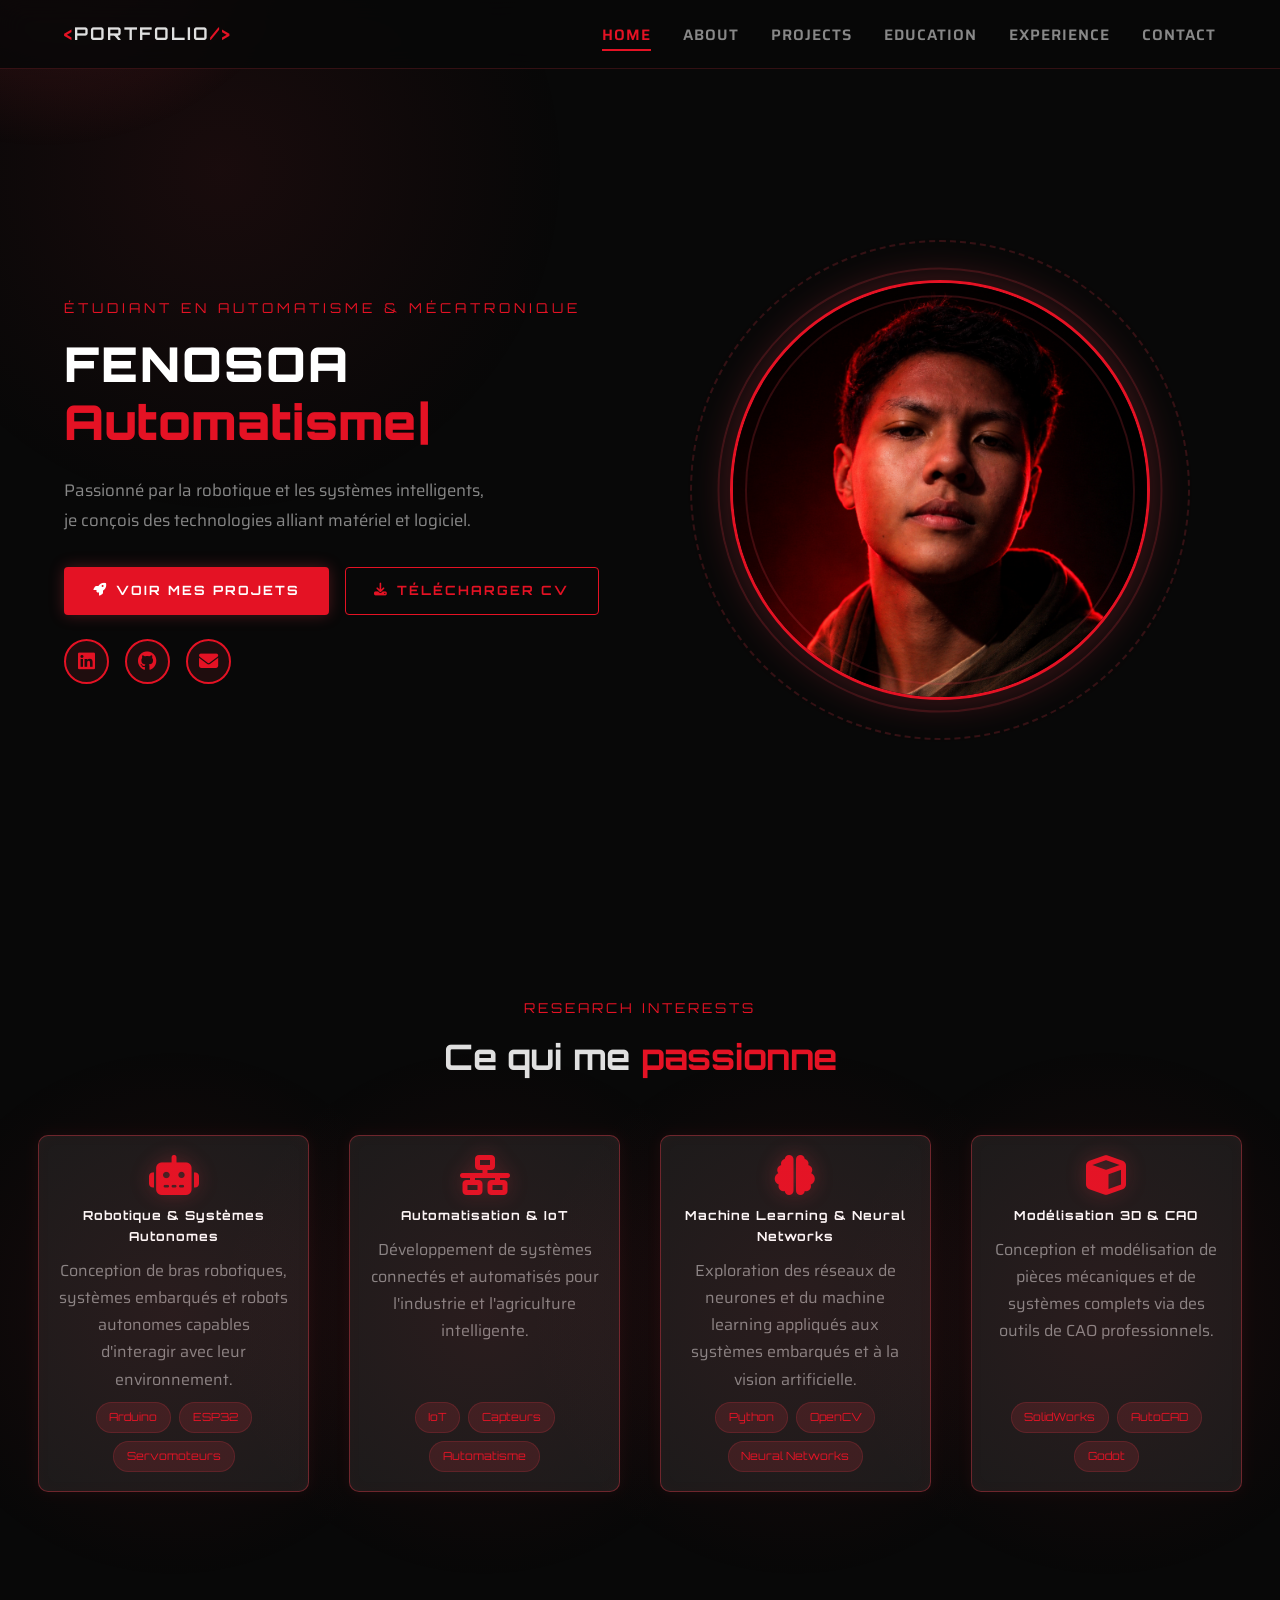
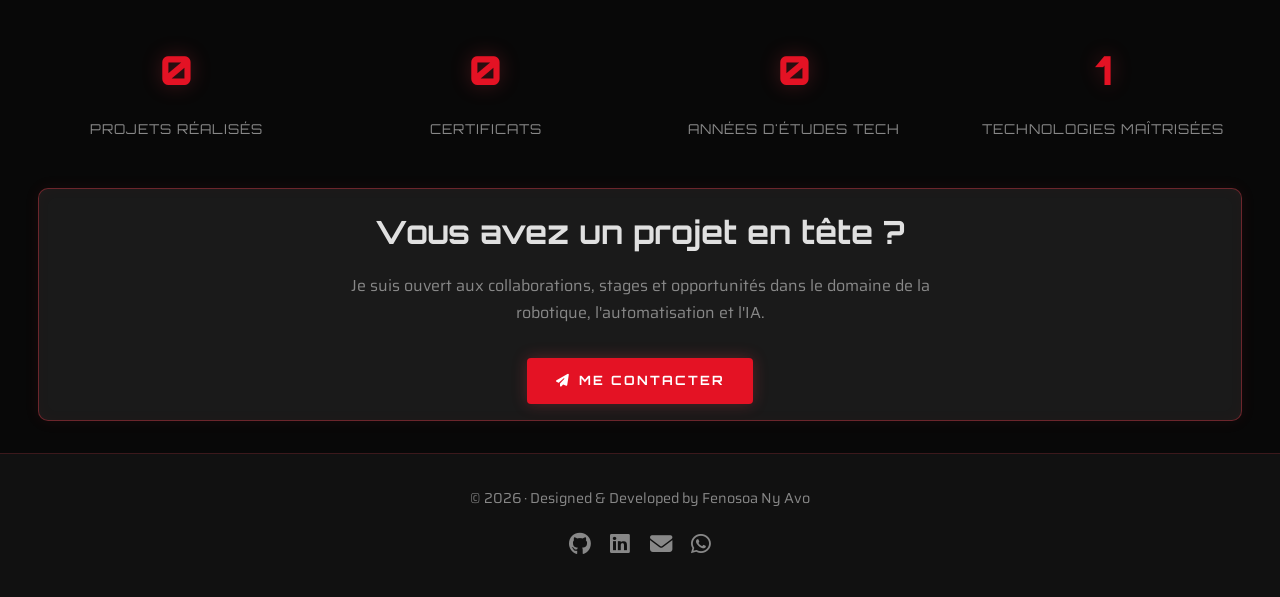
==== index.html @ bbb117fe "first commit" ====
<!DOCTYPE html>
<html lang="fr">
<head>
  <meta charset="UTF-8" />
  <meta name="viewport" content="width=device-width, initial-scale=1.0" />
  <title>Fenosoa Ny Avo | Portfolio</title>
  <link href="https://fonts.googleapis.com/css2?family=Orbitron:wght@400;700;900&family=Saira:wght@300;400;600;700&display=swap" rel="stylesheet" />
  <link rel="stylesheet" href="https://cdnjs.cloudflare.com/ajax/libs/font-awesome/6.5.0/css/all.min.css" />
  <link rel="stylesheet" href="css/style.css" />
</head>
<body>

  <!-- ========== NAVBAR ========== -->
  <nav class="navbar" id="navbar">
    <div class="nav-logo">
      <span class="logo-bracket">&lt;</span>PORTFOLIO<span class="logo-bracket">/&gt;</span>
    </div>
    <ul class="nav-links" id="nav-links">
      <li><a href="index.html" class="active">Home</a></li>
      <li><a href="about.html">About</a></li>
      <li><a href="projects.html">Projects</a></li>
      <li><a href="education.html">Education</a></li>
      <li><a href="experience.html">Experience</a></li>
      <li><a href="contact.html">Contact</a></li>
    </ul>
    <div class="hamburger" id="hamburger">
      <span></span>
      <span></span>
      <span></span>
    </div>
  </nav>

  <!-- ========== HERO ========== -->
  <section class="hero" id="home">
    <div class="hero-content">
      <p class="hero-subtitle">Étudiant en Automatisme & Mécatronique</p>
      <h1 class="hero-title">
        <span class="hero-name">FENOSOA</span>
        <span class="typed-text" id="typed"><span class="cursor">|</span></span>
      </h1>
      <p class="hero-desc">
        Passionné par la robotique et les systèmes intelligents,</br>je conçois des technologies alliant matériel et logiciel.
      </p>
      <div class="hero-buttons">
        <a href="projects.html" class="btn btn-primary">
          <i class="fas fa-rocket"></i> Voir mes projets
        </a>
        <a href="assets/cv/cv.pdf" class="btn btn-outline" download>
          <i class="fas fa-download"></i> Télécharger CV
        </a>
      </div>
      <div class="hero-socials">
        <a href="https://linkedin.com/in/fenosoa-ny-avo-randriamampionona-79b3913aa" target="_blank">
          <i class="fab fa-linkedin"></i>
        </a>
        <a href="https://github.com/Fenosoa-R" target="_blank">
          <i class="fab fa-github"></i>
        </a>
        <a href="mailto:fenosoaa.randria@gmail.com">
          <i class="fas fa-envelope"></i>
        </a>
      </div>
    </div>
    <div class="hero-photo">
      <div class="photo-ring">
        <div class="photo-ring-inner">
          <img src="assets/img/e.png" alt="Fenosoa Ny Avo" />
        </div>
        <div class="ring-decoration r1"></div>
        <div class="ring-decoration r2"></div>
        <div class="ring-decoration r3"></div>
      </div>
    </div>
  </section>

  <!-- ========== RESEARCH INTERESTS ========== -->
  <section class="interests" id="interests">
    <div class="container">
      <p class="interests-label">Research Interests</p>
      <h2 class="interests-title">Ce qui me <span class="red">passionne</span></h2>
      <div class="interests-grid">

        <div class="interest-card fade-in">
          <div class="interest-icon">
            <i class="fas fa-robot"></i>
          </div>
          <h3>Robotique & Systèmes Autonomes</h3>
          <p>Conception de bras robotiques, systèmes embarqués et robots autonomes capables d'interagir avec leur environnement.</p>
          <div class="interest-tags">
            <span>Arduino</span><span>ESP32</span><span>Servomoteurs</span>
          </div>
        </div>

        <div class="interest-card fade-in">
          <div class="interest-icon">
            <i class="fas fa-network-wired"></i>
          </div>
          <h3>Automatisation & IoT</h3>
          <p>Développement de systèmes connectés et automatisés pour l'industrie et l'agriculture intelligente.</p>
          <div class="interest-tags">
            <span>IoT</span><span>Capteurs</span><span>Automatisme</span>
          </div>
        </div>

        <div class="interest-card fade-in">
          <div class="interest-icon">
            <i class="fas fa-brain"></i>
          </div>
          <h3>Machine Learning & Neural Networks</h3>
          <p>Exploration des réseaux de neurones et du machine learning appliqués aux systèmes embarqués et à la vision artificielle.</p>
          <div class="interest-tags">
            <span>Python</span><span>OpenCV</span><span>Neural Networks</span>
          </div>
        </div>

        <div class="interest-card fade-in">
          <div class="interest-icon">
            <i class="fas fa-cube"></i>
          </div>
          <h3>Modélisation 3D & CAO</h3>
          <p>Conception et modélisation de pièces mécaniques et de systèmes complets via des outils de CAO professionnels.</p>
          <div class="interest-tags">
            <span>SolidWorks</span><span>AutoCAD</span><span>Godot</span>
          </div>
        </div>

      </div>
    </div>
  </section>

  <!-- ========== STATS + CTA ========== -->
  <section class="section" style="padding: 0;">
    <div class="container">

      <!-- STATS -->
      <div class="stats-grid" style="padding: 3rem 0;">
        <div class="stat-item fade-in">
          <span class="stat-number" data-target="3">0</span>
          <span class="stat-label">Projets Réalisés</span>
        </div>
        <div class="stat-item fade-in">
          <span class="stat-number" data-target="2">0</span>
          <span class="stat-label">Certificats</span>
        </div>
        <div class="stat-item fade-in">
          <span class="stat-number" data-target="3">0</span>
          <span class="stat-label">Années d'études tech</span>
        </div>
        <div class="stat-item fade-in">
          <span class="stat-number" data-target="6">0</span>
          <span class="stat-label">Technologies maîtrisées</span>
        </div>
      </div>

      <!-- CTA -->
      <div class="cta-box" style="padding: 1rem 2rem; margin-bottom: 2rem;">
        <h2>Vous avez un projet en tête ?</h2>
        <p>Je suis ouvert aux collaborations, stages et opportunités dans le domaine de la robotique, l'automatisation et l'IA.</p>
        <a href="contact.html" class="btn btn-primary">
          <i class="fas fa-paper-plane"></i> Me contacter
        </a>
      </div>

    </div>
  </section>

  <!-- ========== FOOTER ========== -->
  <footer class="footer">
    <p>&copy; 2026  · Designed & Developed by Fenosoa Ny Avo</p>
    <div class="footer-links">
      <a href="https://github.com/Fenosoa-R" target="_blank"><i class="fab fa-github"></i></a>
      <a href="https://linkedin.com/in/fenosoa-ny-avo-randriamampionona-79b3913aa" target="_blank"><i class="fab fa-linkedin"></i></a>
      <a href="mailto:fenosoaa.randria@gmail.com"><i class="fas fa-envelope"></i></a>
      <a href="https://wa.me/261381426886" target="_blank" aria-label="WhatsApp"><i class="fab fa-whatsapp"></i></a>
    </div>
  </footer>

  <script src="js/main.js"></script>
</body>
</html>
---- css/style.css ----
/* ====================================================================
   PORTFOLIO FENOSOA - MAIN STYLESHEET
   Optimisé et organisé par sections
   ==================================================================== */

/* ========== 1. RESET & VARIABLES GLOBALES ========== */
*, *::before, *::after {
  margin: 0;
  padding: 0;
  box-sizing: border-box;
}

:root {
  --red: #e41224;
  --red-dark: #c1121f;
  --red-glow: rgba(230, 57, 70, 0.3);
  --bg: #080808;
  --bg-2: #111111;
  --bg-3: #1a1a1a;
  --text: #e0e0e0;
  --text-muted: #888;
  --border: rgba(230, 57, 70, 0.2);
  --font-tech: 'Orbitron', monospace;
  --font-body: 'Saira', sans-serif;
}

html { scroll-behavior: smooth; }

body {
  background-color: var(--bg);
  color: var(--text);
  font-family: var(--font-body);
  font-size: 1.05rem;
  line-height: 1.7;
  overflow-x: hidden;
}

body::before {
  content: '';
  position: fixed;
  top: -20%;
  left: -10%;
  width: 700px;
  height: 700px;
  background: radial-gradient(circle, rgba(230, 57, 70, 0.08) 0%, transparent 70%);
  pointer-events: none;
  z-index: 0;
}

.red { color: var(--red); }

/* ========== 2. SCROLLBAR ========== */
::-webkit-scrollbar { width: 6px; }
::-webkit-scrollbar-track { background: var(--bg); }
::-webkit-scrollbar-thumb { background: var(--red); border-radius: 3px; }

/* ========== 3. NAVIGATION BAR ========== */
.navbar {
  position: fixed;
  top: 0;
  left: 0;
  right: 0;
  z-index: 1000;
  display: flex;
  align-items: center;
  justify-content: space-between;
  padding: 1.2rem 5%;
  background: rgba(8, 8, 8, 0.85);
  backdrop-filter: blur(12px);
  border-bottom: 1px solid var(--border);
  transition: all 0.3s ease;
}

.navbar.scrolled {
  padding: 0.8rem 5%;
  border-bottom-color: var(--red);
  box-shadow: 0 0 20px var(--red-glow);
}

.nav-logo {
  font-family: var(--font-tech);
  font-size: 1.1rem;
  font-weight: 700;
  letter-spacing: 2px;
  color: var(--text);
}

.logo-bracket {
  color: var(--red);
}

.nav-links {
  display: flex;
  gap: 2rem;
  list-style: none;
}

.nav-links a {
  text-decoration: none;
  color: var(--text-muted);
  font-family: var(--font-body);
  font-weight: 600;
  font-size: 0.95rem;
  letter-spacing: 1px;
  text-transform: uppercase;
  transition: color 0.3s;
  position: relative;
}

.nav-links a::after {
  content: '';
  position: absolute;
  bottom: -4px;
  left: 0;
  width: 0;
  height: 2px;
  background: var(--red);
  transition: width 0.3s;
}

.nav-links a.active,
.nav-links a:hover {
  color: var(--red);
}

.nav-links a.active::after,
.nav-links a:hover::after {
  width: 100%;
}

/* Hamburger Menu */
.hamburger {
  display: none;
  flex-direction: column;
  gap: 5px;
  cursor: pointer;
  z-index: 1000;
}

.hamburger span {
  display: block;
  width: 25px;
  height: 2px;
  background: var(--text);
  transition: all 0.3s;
}

.hamburger.active span:nth-child(1) {
  transform: rotate(45deg) translate(5px, 5px);
  background: var(--red);
}

.hamburger.active span:nth-child(2) {
  opacity: 0;
}

.hamburger.active span:nth-child(3) {
  transform: rotate(-45deg) translate(5px, -5px);
  background: var(--red);
}

/* ========== 4. BUTTONS ========== */
.btn {
  display: inline-flex;
  align-items: center;
  gap: 0.5rem;
  padding: 0.75rem 1.8rem;
  border-radius: 4px;
  font-family: var(--font-tech);
  font-size: 0.8rem;
  font-weight: 700;
  letter-spacing: 2px;
  text-decoration: none;
  text-transform: uppercase;
  transition: all 0.3s;
  cursor: pointer;
  border: none;
}

.btn-primary {
  background: var(--red);
  color: #fff;
  box-shadow: 0 0 15px var(--red-glow);
}

.btn-primary:hover {
  background: var(--red-dark);
  box-shadow: 0 0 30px var(--red-glow);
  transform: translateY(-2px);
}

.btn-outline {
  background: transparent;
  color: var(--red);
  border: 1px solid var(--red);
}

.btn-outline:hover {
  background: var(--red);
  color: #fff;
  box-shadow: 0 0 20px var(--red-glow);
  transform: translateY(-2px);
}

.btn-sm {
  padding: 0.5rem 1.2rem;
  font-size: 0.75rem;
}

/* ========== 5. HERO SECTION ========== */
.hero {
  min-height: 100vh;
  display: flex;
  align-items: center;
  justify-content: space-between;
  padding: 0 5%;
  padding-top: 80px;
  gap: 3rem;
  position: relative;
  overflow: hidden;
}

.hero::before {
  content: '';
  position: absolute;
  top: -50%;
  left: -20%;
  width: 600px;
  height: 600px;
  background: radial-gradient(circle, var(--red-glow) 0%, transparent 70%);
  pointer-events: none;
}

.hero-content {
  flex: 1;
  max-width: 600px;
  z-index: 1;
}

.hero-subtitle {
  font-family: var(--font-tech);
  font-size: 0.85rem;
  color: var(--red);
  letter-spacing: 4px;
  text-transform: uppercase;
  margin-bottom: 1rem;
}

.hero-title {
  font-family: var(--font-tech);
  font-size: clamp(1.8rem, 4vw, 3rem);
  font-weight: 900;
  color: #fff;
  line-height: 1.2;
  margin-bottom: 1.5rem;
  min-height: 80px;
  display: block;  
  word-break: break-word;
}

.hero-name {
  color: #fff;
  font-weight: 900;
  letter-spacing: 2px;
  display: block;  
}

.typed-text {
  color: var(--red);
  display: inline;  
}

.cursor {
  color: var(--red);
  animation: blink 0.8s infinite;
  margin-left: 0.1rem;
}

@keyframes blink {
  0%, 100% { opacity: 1; }
  50% { opacity: 0; }
}

.hero-desc {
  color: var(--text-muted);
  font-size: 1.05rem;
  margin-bottom: 2rem;
  max-width: 500px;
  line-height: 1.8;
}

.hero-buttons {
  display: flex;
  gap: 1rem;
  flex-wrap: wrap;
  margin-bottom: 1.5rem;
}

.hero-socials {
  display: flex;
  gap: 1rem;
  flex-wrap: wrap;
}

.hero-socials a {
  display: inline-flex;
  align-items: center;
  justify-content: center;
  width: 45px;
  height: 45px;
  border-radius: 50%;
  background: rgba(230, 57, 70, 0.1);
  border: 2px solid var(--red);
  color: var(--red);
  font-size: 1.2rem;
  transition: all 0.3s;
  text-decoration: none;
}

.hero-socials a:hover {
  background: var(--red);
  color: #fff;
  transform: translateY(-5px);
  box-shadow: 0 10px 25px var(--red-glow);
}

/* Hero Photo */
.hero-photo {
  flex: 1;
  display: flex;
  align-items: center;
  justify-content: center;
  position: relative;
  min-height: 450px;
}

.photo-ring {
  position: relative;
  width: 420px;
  height: 420px;
}

.photo-ring-inner {
  position: relative;
  width: 100%;
  height: 100%;
  border-radius: 50%;
  overflow: hidden;
  border: 3px solid var(--red);
  box-shadow: 0 0 40px var(--red-glow), inset 0 0 30px rgba(230, 57, 70, 0.2);
}

.photo-ring-inner img {
  width: 100%;
  height: 100%;
  object-fit: cover;
  transition: transform 0.3s;
}

.photo-ring-inner:hover img {
  transform: scale(1.05);
}

.ring-decoration {
  position: absolute;
  border-radius: 50%;
  border: 2px solid var(--border);
  animation: rotate 20s linear infinite;
}

.r1 {
  width: 445px;
  height: 445px;
  top: 50%;
  left: 50%;
  transform: translate(-50%, -50%);
  animation-duration: 15s;
}

.r2 {
  width: 500px;
  height: 500px;
  top: 50%;
  left: 50%;
  transform: translate(-50%, -50%);
  animation-duration: 20s;
  animation-direction: reverse;
  border-style: dashed;
}

.r3 {
  width: 390px;
  height: 390px;
  top: 50%;
  left: 50%;
  transform: translate(-50%, -50%);
  animation-duration: 25s;
}

@keyframes rotate {
  from { transform: translate(-50%, -50%) rotate(0deg); }
  to { transform: translate(-50%, -50%) rotate(360deg); }
}

/* ========== 6. SECTIONS & CONTAINERS ========== */
.section {
  padding: 6rem 0;
  position: relative;
  overflow: hidden;
}

.section-dark {
  background: var(--bg-2);
}

.container {
  max-width: 1300px;
  margin: 0 auto;
  padding: 0 3%;
  position: relative;
  z-index: 1;
}

.container-narrow {
  max-width: 1000px;
  padding: 0 5%;
}

.section-title {
  font-family: var(--font-tech);
  font-size: clamp(1.5rem, 3vw, 2.2rem);
  font-weight: 700;
  margin-top: 2rem;
  margin-bottom: 3rem;
  text-align: center;
  position: relative;
}

.section-title::after {
  content: '';
  display: block;
  width: 60px;
  height: 3px;
  background: var(--red);
  margin: 0.8rem auto 0;
  box-shadow: 0 0 10px var(--red-glow);
}

.section-subtitle {
  text-align: center;
  color: var(--text-muted);
  font-size: 1rem;
  margin-bottom: 3rem;
  max-width: 600px;
  margin-left: auto;
  margin-right: auto;
}

/* ========== 7. INTERESTS SECTION ========== */
.interests {
  padding: 6rem 0;
  background: var(--bg);
}

.interests-label {
  text-align: center;
  font-family: var(--font-tech);
  font-size: 0.85rem;
  color: var(--red);
  letter-spacing: 3px;
  text-transform: uppercase;
  margin-bottom: 0.5rem;
}

.interests-title {
  font-family: var(--font-tech);
  font-size: clamp(1.5rem, 3vw, 2.2rem);
  font-weight: 700;
  text-align: center;
  margin-bottom: 3rem;
}

.interests-grid {
  display: grid;
  grid-template-columns: repeat(4, 1fr);
  gap: 2.5rem;
}

.interest-card {
  background: var(--bg-3);
  border: 1px solid rgba(230, 57, 70, 0.4);
  border-radius: 10px;
  padding: 1.2rem;
  transition: all 0.3s ease;
  text-align: center;
  display: flex;
  flex-direction: column;
  gap: 0.6rem;
  box-shadow: 0 0 15px rgba(230, 57, 70, 0.08), inset 0 0 15px rgba(230, 57, 70, 0.03);
  position: relative;
}

.interest-card::before {
  content: '';
  position: absolute;
  top: -50%;
  left: -50%;
  width: 200%;
  height: 200%;
  background: radial-gradient(circle, rgba(230, 57, 70, 0.08) 0%, transparent 60%);
  pointer-events: none;
  z-index: 0;
}

.interest-card:hover {
  border-color: var(--red);
  transform: translateY(-8px);
  box-shadow: 0 15px 40px var(--red-glow);
  background: rgba(230, 57, 70, 0.05);
}

.interest-icon {
  font-size: 2.5rem;
  color: var(--red);
  text-shadow: 0 0 20px var(--red-glow);
  display: flex;
  justify-content: center;
}

.interest-card h3 {
  font-family: var(--font-tech);
  font-size: 0.78rem;
  color: #fff;
  letter-spacing: 1px;
}

.interest-card p {
  color: var(--text-muted);
  font-size: 1rem;
  flex: 1;
}

.interest-tags {
  display: flex;
  flex-wrap: wrap;
  gap: 0.5rem;
  justify-content: center;
}

.interest-tags span {
  background: rgba(230, 57, 70, 0.15);
  color: var(--red);
  border: 1px solid var(--border);
  padding: 0.3rem 0.8rem;
  border-radius: 20px;
  font-size: 0.7rem;
  font-family: var(--font-tech);
}

/* ========== 8. STATS SECTION ========== */
.stats {
  padding: 4rem 0;
  background: var(--bg);
}

.stats-grid {
  display: grid;
  grid-template-columns: repeat(4, 1fr);
  gap: 2rem;
}

.stat-item {
  text-align: center;
  display: flex;
  flex-direction: column;
  gap: 0.8rem;
}

.stat-number {
  font-family: var(--font-tech);
  font-size: 2.5rem;
  font-weight: 900;
  color: var(--red);
  text-shadow: 0 0 20px var(--red-glow);
}

.stat-label {
  font-family: var(--font-tech);
  font-size: 0.85rem;
  color: var(--text-muted);
  letter-spacing: 1px;
  text-transform: uppercase;
}

/* ========== 9. CTA SECTION ========== */
.cta {
  padding: 6rem 0;
  background: linear-gradient(135deg, rgba(230, 57, 70, 0.1) 0%, rgba(193, 18, 31, 0.05) 100%);
}

.cta-box {
  background: var(--bg-3);
  border: 1px solid rgba(230, 57, 70, 0.4);
  border-radius: 10px;
  padding: 3rem;
  text-align: center;
  box-shadow: 0 0 15px rgba(230, 57, 70, 0.08), inset 0 0 15px rgba(230, 57, 70, 0.03);
}

.cta-box h2 {
  font-family: var(--font-tech);
  font-size: clamp(1.5rem, 3vw, 2rem);
  margin-bottom: 0.8rem;
}

.cta-box p {
  color: var(--text-muted);
  font-size: 1rem;
  margin-bottom: 2rem;
  max-width: 600px;
  margin-left: auto;
  margin-right: auto;
}

.cta-buttons {
  display: flex;
  gap: 1.5rem;
  justify-content: center;
  flex-wrap: wrap;
}

/* ========== 10. ABOUT SECTION ========== */
.about-grid {
  display: grid;
  grid-template-columns: 1fr 1fr;
  gap: 3rem;
  align-items: center;
}

.about-text {
  display: flex;
  flex-direction: column;
  gap: 1.2rem;
}

.about-text p {
  color: var(--text-muted);
  font-size: 1.05rem;
  line-height: 1.7;
  text-align: justify;
}

.about-text strong {
  color: var(--red);
  font-weight: 600;
}

/* About Info Items */
.about-info {
  margin: 1rem 0;
  display: flex;
  flex-direction: column;
  gap: 0.8rem;
  max-width: 370px;
}

.info-item {
  display: flex;
  align-items: flex-start;
  gap: 0.8rem;
  color: var(--text-muted);
  padding: 0.8rem;
  background: rgba(230, 57, 70, 0.05);
  border-left: 4px solid var(--red);
  border-radius: 6px;
  transition: all 0.3s;
  font-size: 0.85rem;
}

.info-item:hover {
  background: rgba(230, 57, 70, 0.15);
  transform: translateX(8px);
  box-shadow: 0 5px 15px var(--red-glow);
}

.info-item i {
  color: var(--red);
  width: 20px;
  font-size: 1rem;
  margin-top: 0.2rem;
  flex-shrink: 0;
}

.info-item span {
  font-size: 1rem;
  line-height: 1.5;
}

.info-item a {
  color: var(--text-muted);
  text-decoration: none;
  transition: color 0.3s;
}

.info-item a:hover {
  color: var(--red);
}

/* About Buttons */
.about-buttons {
  display: flex;
  gap: 0.8rem;
  flex-wrap: wrap;
  margin-top: 1rem;
  align-items: center;
}

.about-buttons .btn {
  padding: 0.6rem 1.2rem;
  font-size: 0.72rem;
  letter-spacing: 1px;
}

/* About Photo */
.about-photo {
  display: flex;
  justify-content: center;
  align-items: flex-end;
  position: relative;
}

.about-photo img {
  width: 380px;
  height: 460px;
  object-fit: cover;
  object-position: top center;
  border-radius: 50%;
  clip-path: ellipse(190px 230px at 50% 60%);
  position: relative;
  z-index: 2;
  transition: transform 0.3s;
}

.about-photo::after {
  content: '';
  position: absolute;
  bottom: 0;
  width: 380px;
  height: 380px;
  border: 3px solid var(--red);
  box-shadow: 0 0 30px var(--red-glow), 0 0 60px var(--red-glow);
  z-index: 1;
  border-radius: 50%;
  background: radial-gradient(ellipse at 50% 100%, rgba(242, 4, 24, 0.9) 100%, transparent 75%);
}

#about {
  padding-top: 1rem;
}

/* ========== 11. SKILLS SECTION ========== */
.skills-grid {
  display: grid;
  grid-template-columns: repeat(2, 1fr);
  gap: 2rem;
}

.skill-category {
  background: var(--bg-3);
  border: 1px solid var(--border);
  border-radius: 10px;
  padding: 1.8rem;
  transition: border-color 0.3s;
}

.skill-category::before {
  content: '';
  position: absolute;
  top: -50%;
  left: -50%;
  width: 200%;
  height: 200%;
  background: radial-gradient(circle, rgba(230, 57, 70, 0.08) 0%, transparent 60%);
  pointer-events: none;
  z-index: 0;
}

.skill-category:hover {
  border-color: var(--red);
}

.skill-category h3 {
  font-family: var(--font-tech);
  font-size: 0.85rem;
  color: var(--red);
  margin-bottom: 1.5rem;
  letter-spacing: 1px;
  display: flex;
  align-items: center;
  gap: 0.5rem;
}

.skill-category p {
  color: var(--text-muted);
  margin-bottom: 1rem;
}

.skill-item {
  margin-bottom: 1rem;
}

.skill-item span {
  display: block;
  font-size: 0.9rem;
  color: var(--text-muted);
  margin-bottom: 0.4rem;
}

.bar {
  width: 100%;
  height: 6px;
  background: var(--bg-2);
  border-radius: 3px;
  overflow: hidden;
}

.fill {
  height: 100%;
  width: 0;
  background: linear-gradient(90deg, var(--red-dark), var(--red));
  border-radius: 3px;
  box-shadow: 0 0 8px var(--red-glow);
  transition: width 1.5s ease;
}

.fill.animated {
  width: var(--w);
}

/* ========== 12. EDUCATION PAGE ========== */
.edu-wrapper {
  position: relative;
  padding-left: 120px;
}

.edu-line {
  position: absolute;
  left: 80px;
  top: 0;
  bottom: 0;
  width: 2px;
  background: linear-gradient(to bottom, var(--red), transparent);
}

.edu-ball {
  position: absolute;
  left: 72px;
  width: 18px;
  height: 18px;
  background: var(--red);
  border-radius: 50%;
  box-shadow: 0 0 15px var(--red-glow), 0 0 30px var(--red-glow);
  transition: top 0.4s cubic-bezier(0.4, 0, 0.2, 1);
  z-index: 2;
}

.edu-date {
  position: absolute;
  left: -50px;
  width: 95px;
  text-align: right;
  font-family: var(--font-tech);
  font-size: 1.3rem;
  color: var(--red);
  letter-spacing: 1px;
  transition: all 0.4s ease;
  opacity: 0;
  transform: translateX(-5px);
  white-space: nowrap;
}

.edu-date.visible {
  opacity: 1;
  transform: translateX(0);
}

.edu-item {
  position: relative;
  padding: 1.2rem 1.5rem;
  margin-bottom: 0.5rem;
  border-radius: 10px;
  cursor: pointer;
}

.edu-item:hover,
.edu-item.active {
  background: rgba(230, 57, 70, 0.05);
  border: 1px solid rgba(230, 57, 70, 0.4);
  box-shadow: 0 0 12px rgba(230, 57, 70, 0.15);
}

.edu-item h3 {
  font-family: var(--font-body);
  font-size: 1.15rem;
  font-weight: 400;
  color: #fff;
  margin-bottom: 0.4rem;
  line-height: 1.4;
  letter-spacing: 0.3px;
}

.edu-item p {
  color: var(--text-muted);
  font-size: 0.9rem;
  font-weight: 300;
  letter-spacing: 0.5px;
}

/* ========== 13. PROJECTS SECTION ========== */
.projects-grid {
  display: grid;
  grid-template-columns: repeat(3, 1fr);
  gap: 1.8rem;
}

.project-card {
  background: linear-gradient(to top, rgba(230, 57, 70, 0.08) 0%, var(--bg-3) 60%);
  border: 1px solid var(--border);
  border-radius: 10px;
  padding: 2rem;
  transition: all 0.3s;
  display: flex;
  flex-direction: column;
  gap: 0.8rem;
}

.project-card::before {
  content: '';
  position: absolute;
  top: -50%;
  left: -50%;
  width: 200%;
  height: 200%;
  background: radial-gradient(circle, rgba(230, 57, 70, 0.08) 0%, transparent 60%);
  pointer-events: none;
  z-index: 0;
}

.project-card:hover {
  border-color: var(--red);
  transform: translateY(-6px);
  box-shadow: 0 10px 30px var(--red-glow);
}

.project-icon {
  font-size: 2.5rem;
  color: var(--red);
  margin-bottom: 0.5rem;
}

.project-card h3 {
  font-family: var(--font-tech);
  font-size: 0.95rem;
  color: #fff;
}

.project-card p {
  color: var(--text-muted);
  font-size: 0.9rem;
  flex: 1;
}

.project-tags {
  display: flex;
  flex-wrap: wrap;
  gap: 0.5rem;
}

.project-tags span {
  background: rgba(230, 57, 70, 0.15);
  color: var(--red);
  border: 1px solid var(--border);
  padding: 0.2rem 0.7rem;
  border-radius: 20px;
  font-size: 0.78rem;
  font-family: var(--font-tech);
}

/* ========== 14. PROJECT DETAILS & PHOTOS ========== */
.project-detail {
  background: var(--bg-3);
  border: 1px solid rgba(221, 15, 32, 0.4);
  border-radius: 12px;
  padding: 2.5rem;
  margin-bottom: 2rem;
  transition: all 0.3s;
  box-shadow: 0 0 15px rgba(230, 57, 70, 0.08), inset 0 0 15px rgba(230, 57, 70, 0.03);
}

.project-detail::before {
  content: '';
  position: absolute;
  top: -50%;
  left: -50%;
  width: 200%;
  height: 200%;
  background: radial-gradient(circle, rgba(230, 57, 70, 0.08) 0%, transparent 60%);
  pointer-events: none;
  z-index: 0;
}

.project-detail:hover {
  border-color: var(--red);
  box-shadow: 0 10px 30px var(--red-glow);
}

.detail-header {
  display: flex;
  align-items: center;
  gap: 2rem;
  margin-bottom: 2rem;
  padding-bottom: 1.5rem;
  border-bottom: 1px solid var(--border);
}

.detail-icon {
  font-size: 3rem;
  color: var(--red);
  text-shadow: 0 0 20px var(--red-glow);
  min-width: 70px;
  text-align: center;
}

.detail-title h3 {
  font-family: var(--font-tech);
  font-size: 1.4rem;
  color: #fff;
  margin-bottom: 0.5rem;
}

.detail-date {
  color: var(--red);
  font-size: 0.9rem;
  letter-spacing: 1px;
}

.detail-content {
  display: grid;
  grid-template-columns: 2fr 1fr;
  gap: 2rem;
  align-items: start;
}

.detail-text h4 {
  font-family: var(--font-tech);
  font-size: 0.95rem;
  color: var(--red);
  margin-top: 1.5rem;
  margin-bottom: 0.8rem;
  letter-spacing: 1px;
  display: flex;
  align-items: center;
  gap: 0.5rem;
}

.detail-text p {
  color: var(--text-muted);
  margin-bottom: 1rem;
  line-height: 1.8;
  font-size: 0.95rem;
}

.detail-text ul li {
  color: var(--text-muted);
  margin-bottom: 0.5rem;
  font-size: 0.95rem;
}

.tech-stack {
  display: flex;
  flex-wrap: wrap;
  gap: 0.8rem;
  margin-top: 1rem;
}

.tech-tag {
  background: rgba(230, 57, 70, 0.2);
  color: var(--red);
  border: 1px solid var(--border);
  padding: 0.4rem 0.9rem;
  border-radius: 20px;
  font-size: 0.8rem;
  font-family: var(--font-tech);
  transition: all 0.3s;
}

.tech-tag:hover {
  background: rgba(230, 57, 70, 0.4);
  box-shadow: 0 0 10px var(--red-glow);
}

/* Project Photos */
.project-photos {
  display: grid;
  grid-template-columns: repeat(2, 1fr);
  gap: 0.8rem;
  margin-top: 0.5rem;
}

.project-photos.single {
  grid-template-columns: 1fr;
}

.photo-slot {
  position: relative;
  border-radius: 10px;
  overflow: hidden;
  border: 1px solid var(--border);
  background: var(--bg-3);
  aspect-ratio: 4/3;
  transition: all 0.3s;
}

.photo-slot img {
  width: 100%;
  height: 100%;
  object-fit: cover;
  display: block;
  transition: transform 0.4s ease;
}

.photo-slot:hover {
  border-color: var(--red);
  box-shadow: 0 0 20px var(--red-glow);
}

.photo-slot:hover img {
  transform: scale(1.05);
}

.photo-overlay {
  position: absolute;
  inset: 0;
  background: rgba(8, 8, 8, 0.5);
  display: flex;
  align-items: center;
  justify-content: center;
  opacity: 0;
  transition: opacity 0.3s;
}

.photo-slot:hover .photo-overlay {
  opacity: 1;
}

.photo-overlay i {
  color: #fff;
  font-size: 1.8rem;
}

.photo-slot.no-photo {
  border-style: dashed;
  display: flex;
  flex-direction: column;
  align-items: center;
  justify-content: center;
  gap: 0.6rem;
  min-height: 160px;
}

.photo-slot.no-photo i {
  font-size: 2rem;
  color: rgba(230, 57, 70, 0.35);
}

.photo-slot.no-photo span {
  font-size: 0.78rem;
  color: var(--text-muted);
  font-family: var(--font-tech);
  letter-spacing: 1px;
}

.detail-photos-label {
  font-family: var(--font-tech);
  font-size: 0.78rem;
  color: var(--red);
  letter-spacing: 2px;
  text-transform: uppercase;
  margin-bottom: 0.8rem;
  display: flex;
  align-items: center;
  gap: 0.5rem;
}

.detail-gallery {
  display: grid;
  grid-template-columns: repeat(3, 1fr);
  gap: 1rem;
}

.gallery-item {
  background: rgba(230, 57, 70, 0.05);
  border: 1px solid var(--border);
  border-radius: 8px;
  padding: 1.5rem;
  text-align: center;
  transition: all 0.3s;
  cursor: pointer;
}

.gallery-item:hover {
  border-color: var(--red);
  box-shadow: 0 5px 15px var(--red-glow);
  transform: translateY(-3px);
  background: rgba(230, 57, 70, 0.1);
}

.gallery-item i {
  font-size: 2rem;
  color: var(--red);
  margin-bottom: 0.5rem;
  display: block;
  text-shadow: 0 0 10px var(--red-glow);
}

.gallery-item p {
  color: var(--text-muted);
  font-size: 0.85rem;
}

.gallery-item a {
  color: inherit;
  text-decoration: none;
}

/* ========== 15. TIMELINE SECTION ========== */
.timeline {
  position: relative;
  padding-left: 2rem;
}

.timeline::before {
  content: '';
  position: absolute;
  left: 0;
  top: 0;
  bottom: 0;
  width: 2px;
  background: linear-gradient(to bottom, var(--red), transparent);
}

.timeline-item {
  position: relative;
  margin-bottom: 1rem;
  padding-left: 2rem;
}

.timeline-dot {
  position: absolute;
  left: -2.45rem;
  top: 50%;
  transform: translateY(-50%);
  width: 14px;
  height: 14px;
  background: var(--red);
  border-radius: 50%;
  box-shadow: 0 0 10px var(--red-glow);
  display: flex;
  align-items: center;
  justify-content: center;
  transition: all 0.4s ease;
  overflow: hidden;
  z-index: 2;
}

.dot-year {
  font-family: var(--font-tech);
  font-size: 0px;
  color: #fff;
  white-space: nowrap;
  opacity: 0;
  transition: all 0.4s ease;
  font-weight: 700;
}

.timeline-item:hover .timeline-dot {
  width: 150px;
  height: 40px;
  border-radius: 15px;
  left: -8.5rem;
  box-shadow: 0 0 20px var(--red-glow), 0 0 40px var(--red-glow);
}

.timeline-item:hover .dot-year {
  font-size: 1rem;
  opacity: 1;
}

.timeline-content {
  background: linear-gradient(135deg, var(--bg-3) 0%, rgba(230, 57, 70, 0.06) 100%);
  border: 1px solid var(--border);
  border-radius: 8px;
  padding: 1.1rem;
  transition: border-color 0.3s;
}

.timeline-content:hover {
  border-color: var(--red);
  box-shadow: 0 0 20px var(--red-glow);
}

.timeline-date {
  font-family: var(--font-tech);
  font-size: 0.78rem;
  color: var(--red);
  letter-spacing: 2px;
}

.timeline-content h3 {
  font-family: var(--font-body);
  font-size: 1.2rem;
  font-weight: 400;
  color: #fff;
  margin-bottom: 0.3rem;
}

.timeline-content p {
  color: var(--text-muted);
  font-size: 1rem;
}

/* ========== 16. CERTIFICATES SECTION ========== */
.certificates-grid {
  display: grid;
  grid-template-columns: repeat(2, 1fr);
  gap: 2rem;
}

.certificate-card {
  background: var(--bg-3);
  border: 2px solid var(--red);
  border-radius: 12px;
  padding: 2.5rem;
  text-align: center;
  transition: all 0.3s;
  display: flex;
  flex-direction: column;
  gap: 1rem;
}

.certificate-card:hover {
  transform: translateY(-10px);
  box-shadow: 0 20px 50px var(--red-glow);
  background: rgba(230, 57, 70, 0.08);
}

.certificate-icon {
  font-size: 3rem;
  color: var(--red);
  text-shadow: 0 0 20px var(--red-glow);
}

.certificate-card h3 {
  font-family: var(--font-tech);
  font-size: 1.1rem;
  color: #fff;
}

.certificate-card p {
  color: var(--text-muted);
  font-size: 0.9rem;
}

.certificate-date {
  font-family: var(--font-tech);
  font-size: 0.8rem;
  color: var(--red);
  letter-spacing: 1px;
}

.certificate-details {
  text-align: left;
}

/* ========== 17. EXPERIENCES SECTION ========== */
.exp-timeline {
  padding-left: 0;
  display: grid;
  grid-template-columns: repeat(2, 1fr);
  gap: 2rem;
}

.exp-timeline::before {
  display: none;
}

.exp-timeline .timeline-dot {
  display: none;
}

.exp-timeline .timeline-item {
  padding-left: 0;
  margin-bottom: 0;
}

.exp-timeline .timeline-content {
  height: 100%;
  padding: 1rem;
}

.exp-logo {
  width: 60px;
  height: 60px;
  background: var(--bg-2);
  border: 1px solid var(--border);
  border-radius: 10px;
  display: flex;
  align-items: center;
  justify-content: center;
  flex-shrink: 0;
  overflow: hidden;
}

.exp-logo img {
  width: 100%;
  height: 100%;
  object-fit: cover;
  border-radius: 10px;
}

.exp-header {
  display: flex;
  align-items: center;
  gap: 1rem;
  margin-bottom: 1rem;
}

.exp-certificate {
  margin-top: 1.2rem;
  padding: 0.8rem 1rem;
  background: rgba(230, 57, 70, 0.08);
  border: 1px solid var(--red);
  border-radius: 8px;
  display: flex;
  align-items: center;
  justify-content: space-between;
  flex-wrap: wrap;
  gap: 0.8rem;
}

.exp-certificate-info {
  display: flex;
  align-items: center;
  gap: 0.8rem;
}

.exp-certificate-info i {
  color: var(--red);
  font-size: 1.3rem;
}

.exp-certificate-label {
  font-family: var(--font-tech);
  font-size: 0.75rem;
  color: var(--red);
  margin: 0;
}

.exp-certificate-name {
  font-size: 0.9rem;
  color: var(--text);
  margin: 0;
}

/* ========== 18. CONTACT SECTION ========== */
.contact-grid {
  display: grid;
  grid-template-columns: 1fr 1.5fr;
  gap: 3rem;
  align-items: start;
}

.contact-info {
  display: flex;
  flex-direction: column;
  gap: 1rem;
}

.contact-item {
  display: flex;
  align-items: flex-start;
  gap: 1rem;
  margin-bottom: 0.9rem;
}

.contact-item i {
  font-size: 1.4rem;
  color: var(--red);
  margin-top: 0.2rem;
  text-shadow: 0 0 10px var(--red-glow);
}

.contact-item h4 {
  font-family: var(--font-tech);
  font-size: 0.85rem;
  margin-bottom: 0.3rem;
}

.contact-item p {
  color: var(--text-muted);
  font-size: 0.9rem;
}

/* Contact Form */
.contact-form {
  display: flex;
  flex-direction: column;
  gap: 1rem;
}

.contact-form input,
.contact-form textarea,
.contact-form select {
  background: var(--bg-3);
  border: 1px solid var(--border);
  border-radius: 6px;
  padding: 0.9rem 1.2rem;
  color: var(--text);
  font-family: var(--font-body);
  font-size: 0.95rem;
  outline: none;
  transition: border-color 0.3s, box-shadow 0.3s;
  resize: vertical;
}

.contact-form input:focus,
.contact-form textarea:focus,
.contact-form select:focus {
  border-color: var(--red);
  box-shadow: 0 0 10px var(--red-glow);
}

.contact-form input::placeholder,
.contact-form textarea::placeholder {
  color: var(--text-muted);
}

.contact-form select {
  cursor: pointer;
}

.contact-form select option {
  background: var(--bg-3);
  color: var(--text);
}

.form-group {
  display: flex;
  flex-direction: column;
  gap: 0.5rem;
  margin-bottom: 1.5rem;
}

.form-group label {
  font-family: var(--font-tech);
  font-size: 0.85rem;
  color: var(--text);
  letter-spacing: 1px;
  font-weight: 600;
}

/* ========== 19. SOCIAL LINKS ========== */
.social-links {
  display: flex;
  gap: 1rem;
  margin-top: 1.5rem;
  flex-wrap: wrap;
}

.social-btn {
  display: inline-flex;
  align-items: center;
  gap: 0.5rem;
  background: var(--bg-3);
  border: 1px solid var(--border);
  border-radius: 6px;
  padding: 0.8rem 1.2rem;
  color: var(--red);
  text-decoration: none;
  transition: all 0.3s;
  font-size: 0.9rem;
}

.social-btn:hover {
  border-color: var(--red);
  background: rgba(230, 57, 70, 0.1);
  box-shadow: 0 0 10px var(--red-glow);
  transform: translateY(-2px);
}

.social-btn i {
  font-size: 1.2rem;
}

/* ========== 20. FAQ SECTION ========== */
.faq-grid {
  display: grid;
  grid-template-columns: repeat(2, 1fr);
  gap: 2rem;
  margin-top: 2rem;
}

.faq-item {
  background: var(--bg-3);
  border: 1px solid var(--border);
  border-radius: 10px;
  padding: 2rem;
  transition: all 0.3s;
}

.faq-item:hover {
  border-color: var(--red);
  box-shadow: 0 10px 30px var(--red-glow);
  transform: translateY(-5px);
}

.faq-item h3 {
  font-family: var(--font-tech);
  font-size: 0.95rem;
  color: var(--red);
  margin-bottom: 1rem;
  display: flex;
  align-items: center;
  gap: 0.5rem;
  letter-spacing: 1px;
}

.faq-item p {
  color: var(--text-muted);
  font-size: 0.9rem;
  line-height: 1.7;
}

/* ========== 21. PAGE HEADER ========== */
.page-header {
  min-height: 25vh;
  display: flex;
  align-items: center;
  justify-content: center;
  padding: 4rem 5% 2rem;
  text-align: center;
  background: linear-gradient(135deg, rgba(230, 57, 70, 0.1) 0%, transparent 100%);
  position: relative;
  margin-top: 70px;
}

.page-header h1 {
  font-family: var(--font-tech);
  font-size: clamp(1.8rem, 4vw, 2.8rem);
  font-weight: 900;
  margin-bottom: 0.5rem;
}

.page-header p {
  color: var(--text-muted);
  font-size: 0.95rem;
  max-width: 600px;
  line-height: 1.5;
}

/* ========== 22. FOOTER ========== */
.footer {
  background: var(--bg-2);
  border-top: 1px solid var(--border);
  padding: 2rem 5%;
  text-align: center;
  color: var(--text-muted);
  font-size: 0.9rem;
  display: flex;
  flex-direction: column;
  align-items: center;
  gap: 1rem;
}

.footer-links {
  display: flex;
  gap: 1.2rem;
}

.footer-links a {
  color: var(--text-muted);
  font-size: 1.4rem;
  transition: color 0.3s, text-shadow 0.3s;
}

.footer-links a:hover {
  color: var(--red);
  text-shadow: 0 0 10px var(--red-glow);
}

/* ========== 23. ANIMATIONS & SCROLL ========== */
.fade-in {
  opacity: 0;
  transform: translateY(30px);
  transition: opacity 0.7s ease, transform 0.7s ease;
}

.fade-in.visible {
  opacity: 1;
  transform: translateY(0);
}

#project-1,
#project-2,
#project-3 {
  scroll-margin-top: 120px;
}

/* ========== 24. RESPONSIVE - DESKTOP TO TABLET (max-width: 900px) ========== */
@media (max-width: 900px) {
  /* Navigation */
  .hamburger {
    display: flex;
  }

  .nav-links {
    display: none;
  }

  .nav-links.open {
    display: flex;
    flex-direction: column;
    position: fixed;
    top: 0;
    left: 0;
    right: 0;
    bottom: 0;
    background: rgba(8, 8, 8, 0.97);
    justify-content: center;
    align-items: center;
    gap: 2.5rem;
    z-index: 999;
  }

  .nav-links a {
    font-size: 1.2rem;
  }

  /* Hero */
  .hero {
    flex-direction: column;
    text-align: center;
    padding-top: 100px;
  }

  .hero-buttons {
    justify-content: center;
  }

  .hero-socials {
    justify-content: center;
  }

  .hero-photo {
    min-height: 250px;
  }

  .photo-ring {
    width: 250px;
    height: 250px;
  }

  .r1 {
    width: 270px !important;
    height: 270px !important;
  }

  .r2 {
    width: 320px !important;
    height: 320px !important;
  }

  .r3 {
    width: 220px !important;
    height: 220px !important;
  }

  /* Grids */
  .interests-grid {
    grid-template-columns: 1fr;
  }

  .stats-grid {
    grid-template-columns: repeat(2, 1fr);
  }

  .about-grid {
    grid-template-columns: 1fr;
  }

  .about-photo img {
    width: 280px;
    height: 280px;
  }

  .skills-grid {
    grid-template-columns: 1fr;
  }

  .projects-grid {
    grid-template-columns: 1fr 1fr;
  }

  .certificates-grid {
    grid-template-columns: 1fr;
  }

  .contact-grid {
    grid-template-columns: 1fr;
  }

  .faq-grid {
    grid-template-columns: 1fr;
  }

  /* Details */
  .detail-content {
    grid-template-columns: 1fr;
  }

  .detail-gallery {
    grid-template-columns: repeat(2, 1fr);
  }

  .project-detail {
    padding: 1.5rem;
  }

  .detail-header {
    flex-direction: row;
  }

  .cta-box {
    padding: 2rem;
  }

  /* Page Header */
  .page-header {
    min-height: 20vh;
    padding: 3rem 5% 1.5rem;
  }

  .page-header h1 {
    font-size: clamp(1.6rem, 3vw, 2.4rem);
    margin-bottom: 0.3rem;
  }

  .page-header p {
    font-size: 0.9rem;
  }

  #project-1,
  #project-2,
  #project-3 {
    scroll-margin-top: 120px;
  }
}

/* ========== 25. RESPONSIVE - TABLET TO MOBILE (max-width: 600px) ========== */
@media (max-width: 600px) {
  /* Typography */
  .hero-title {
    font-size: 1.6rem;
  }

  /* Hero */
  .photo-ring {
    width: 200px;
    height: 200px;
  }

  .r1 {
    width: 220px !important;
    height: 220px !important;
  }

  .r2 {
    width: 260px !important;
    height: 260px !important;
  }

  .r3 {
    width: 180px !important;
    height: 180px !important;
  }

  .hero-socials {
    flex-direction: column;
    width: 100%;
  }

  .hero-socials a {
    width: 100%;
    justify-content: center;
  }

  /* Grids */
  .interests-grid {
    grid-template-columns: 1fr;
  }

  .projects-grid {
    grid-template-columns: 1fr;
  }

  .stats-grid {
    grid-template-columns: repeat(2, 1fr);
    gap: 1rem;
  }

  .stat-number {
    font-size: 2rem;
  }

  .detail-gallery {
    grid-template-columns: 1fr;
  }

  .detail-content {
    grid-template-columns: 1fr;
  }

  .detail-header {
    flex-direction: column;
    align-items: flex-start;
    gap: 1rem;
  }

  /* About */
  .about-photo img {
    width: 200px;
    height: 200px;
  }

  .about-text p {
    text-align: left;
    font-size: 0.85rem;
  }

  .about-info {
    gap: 0.6rem;
    margin: 0.8rem 0;
  }

  .info-item {
    padding: 0.6rem;
    font-size: 0.8rem;
    gap: 0.6rem;
  }

  .info-item i {
    font-size: 0.9rem;
    width: 18px;
  }

  .about-buttons {
    flex-direction: column;
    gap: 0.6rem;
  }

  .about-buttons .btn {
    width: 100%;
    justify-content: center;
    padding: 0.65rem 1.5rem;
    font-size: 0.75rem;
  }

  /* Forms */
  .contact-grid {
    grid-template-columns: 1fr;
  }

  .form-group {
    margin-bottom: 1rem;
  }

  .social-links {
    flex-direction: column;
  }

  .social-btn {
    width: 100%;
    justify-content: center;
  }

  /* FAQ */
  .faq-grid {
    grid-template-columns: 1fr;
  }

  .cta-box {
    padding: 1.5rem;
  }

  /* Page Header */
  .page-header {
    min-height: 30vh;
    padding: 4rem 5% 2rem;
    margin-top: 60px;
  }

  .page-header h1 {
    font-size: 2rem;
  }

  /* Details */
  .project-detail {
    padding: 1rem;
  }

  .about-text .section-title {
    font-size: 1.4rem;
  }

  #project-1,
  #project-2,
  #project-3 {
    scroll-margin-top: 100px;
  }
}
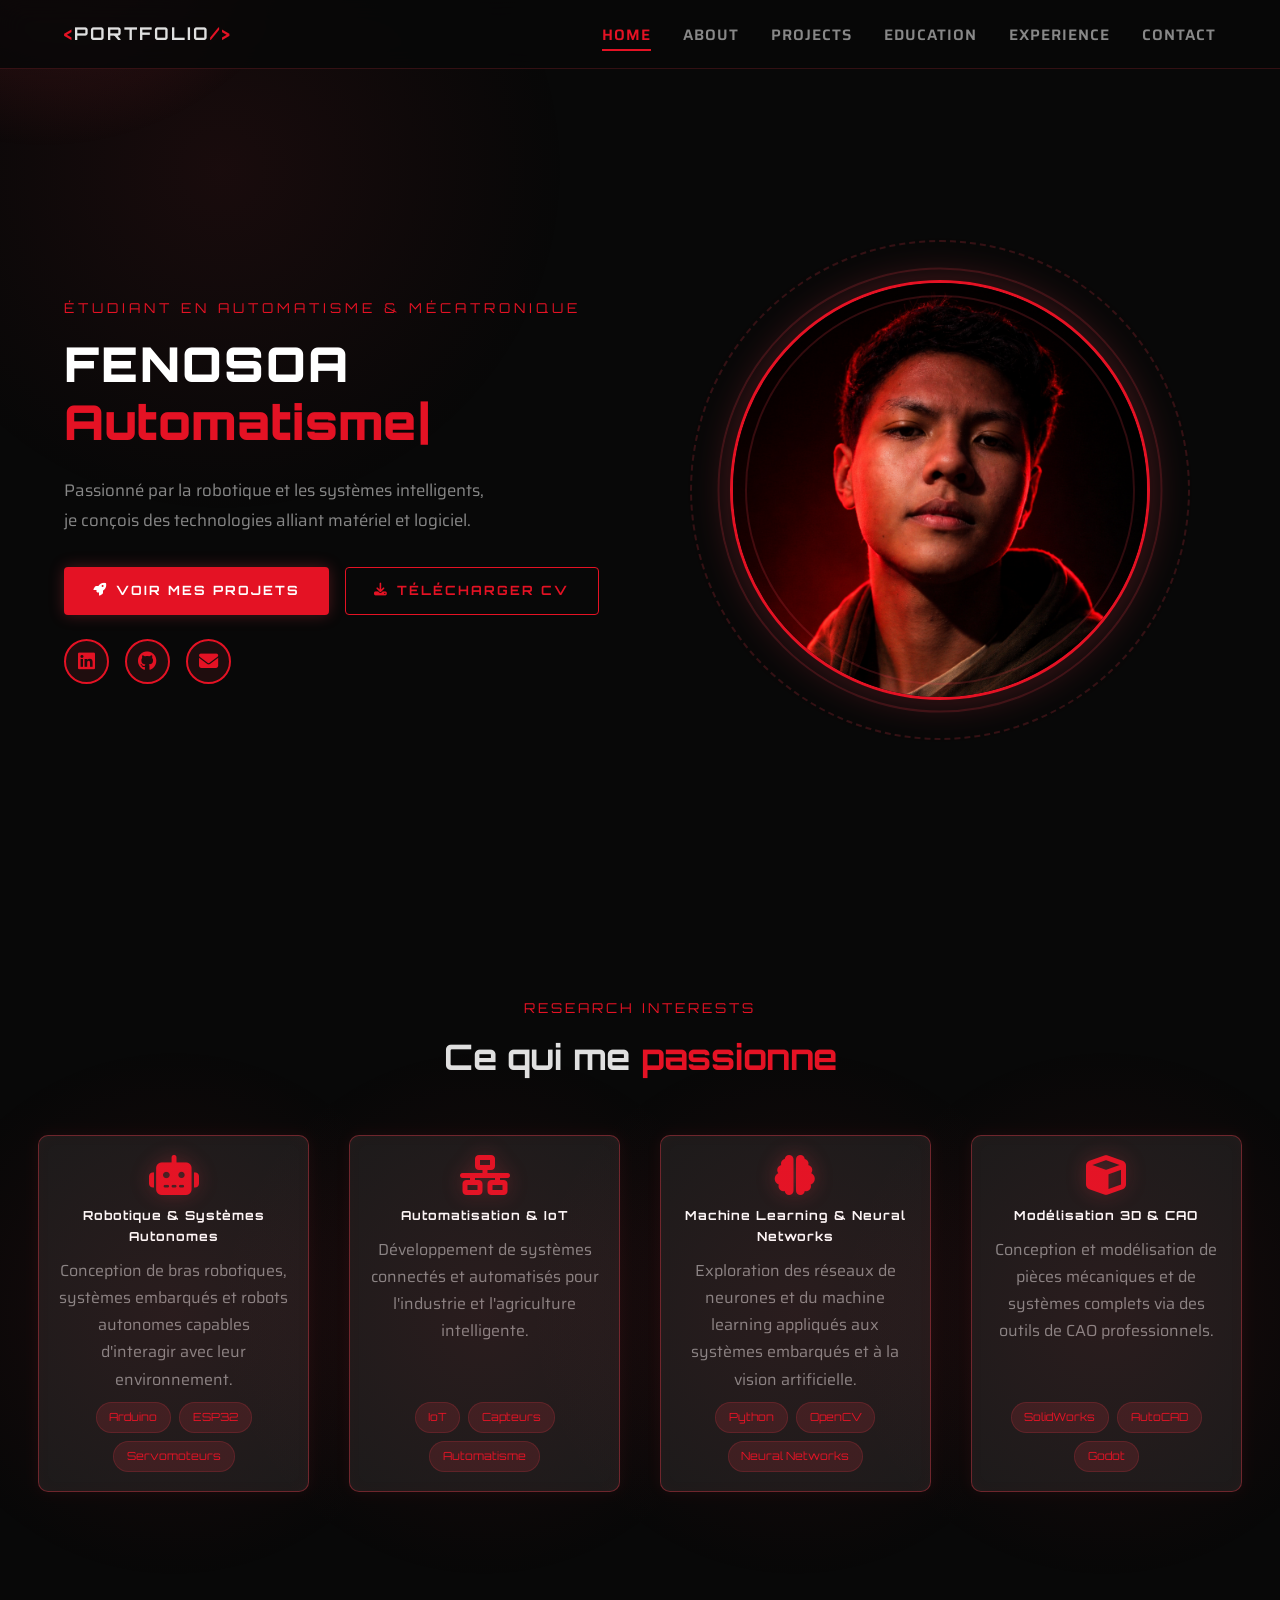
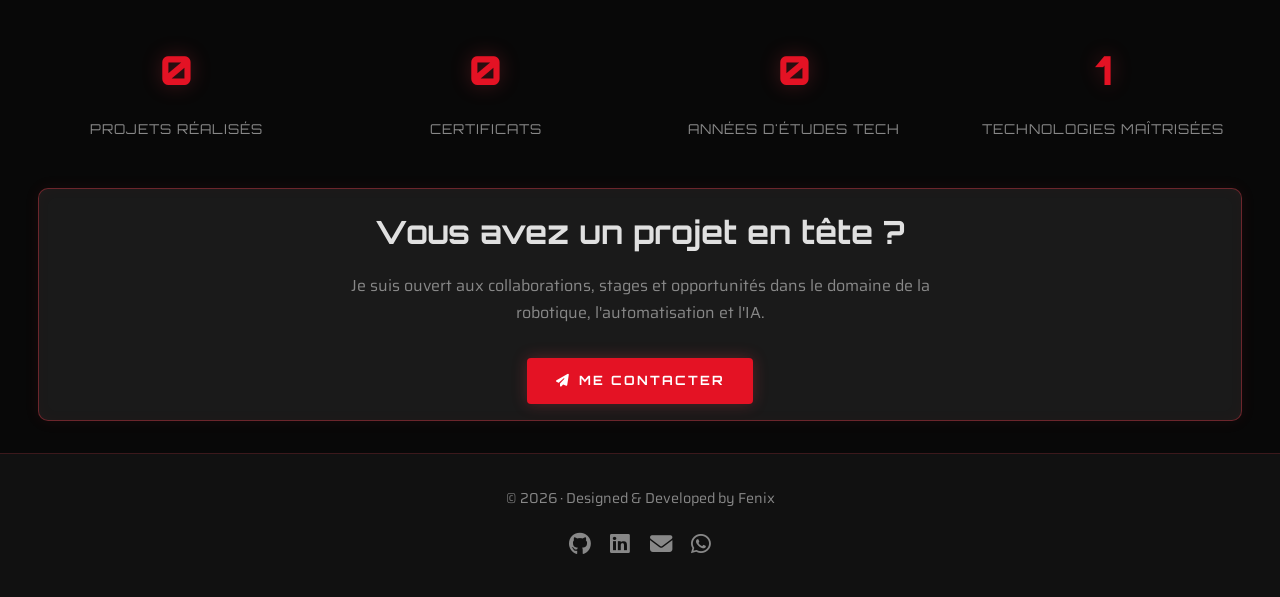
==== commit 13262490: "Add files via upload" ====
--- a/index.html
+++ b/index.html
@@ -1,180 +1,180 @@
-<!DOCTYPE html>
-<html lang="fr">
-<head>
-  <meta charset="UTF-8" />
-  <meta name="viewport" content="width=device-width, initial-scale=1.0" />
-  <title>Fenosoa Ny Avo | Portfolio</title>
-  <link href="https://fonts.googleapis.com/css2?family=Orbitron:wght@400;700;900&family=Saira:wght@300;400;600;700&display=swap" rel="stylesheet" />
-  <link rel="stylesheet" href="https://cdnjs.cloudflare.com/ajax/libs/font-awesome/6.5.0/css/all.min.css" />
-  <link rel="stylesheet" href="css/style.css" />
-</head>
-<body>
-
-  <!-- ========== NAVBAR ========== -->
-  <nav class="navbar" id="navbar">
-    <div class="nav-logo">
-      <span class="logo-bracket">&lt;</span>PORTFOLIO<span class="logo-bracket">/&gt;</span>
-    </div>
-    <ul class="nav-links" id="nav-links">
-      <li><a href="index.html" class="active">Home</a></li>
-      <li><a href="about.html">About</a></li>
-      <li><a href="projects.html">Projects</a></li>
-      <li><a href="education.html">Education</a></li>
-      <li><a href="experience.html">Experience</a></li>
-      <li><a href="contact.html">Contact</a></li>
-    </ul>
-    <div class="hamburger" id="hamburger">
-      <span></span>
-      <span></span>
-      <span></span>
-    </div>
-  </nav>
-
-  <!-- ========== HERO ========== -->
-  <section class="hero" id="home">
-    <div class="hero-content">
-      <p class="hero-subtitle">Étudiant en Automatisme & Mécatronique</p>
-      <h1 class="hero-title">
-        <span class="hero-name">FENOSOA</span>
-        <span class="typed-text" id="typed"><span class="cursor">|</span></span>
-      </h1>
-      <p class="hero-desc">
-        Passionné par la robotique et les systèmes intelligents,</br>je conçois des technologies alliant matériel et logiciel.
-      </p>
-      <div class="hero-buttons">
-        <a href="projects.html" class="btn btn-primary">
-          <i class="fas fa-rocket"></i> Voir mes projets
-        </a>
-        <a href="assets/cv/cv.pdf" class="btn btn-outline" download>
-          <i class="fas fa-download"></i> Télécharger CV
-        </a>
-      </div>
-      <div class="hero-socials">
-        <a href="https://linkedin.com/in/fenosoa-ny-avo-randriamampionona-79b3913aa" target="_blank">
-          <i class="fab fa-linkedin"></i>
-        </a>
-        <a href="https://github.com/Fenosoa-R" target="_blank">
-          <i class="fab fa-github"></i>
-        </a>
-        <a href="mailto:fenosoaa.randria@gmail.com">
-          <i class="fas fa-envelope"></i>
-        </a>
-      </div>
-    </div>
-    <div class="hero-photo">
-      <div class="photo-ring">
-        <div class="photo-ring-inner">
-          <img src="assets/img/e.png" alt="Fenosoa Ny Avo" />
-        </div>
-        <div class="ring-decoration r1"></div>
-        <div class="ring-decoration r2"></div>
-        <div class="ring-decoration r3"></div>
-      </div>
-    </div>
-  </section>
-
-  <!-- ========== RESEARCH INTERESTS ========== -->
-  <section class="interests" id="interests">
-    <div class="container">
-      <p class="interests-label">Research Interests</p>
-      <h2 class="interests-title">Ce qui me <span class="red">passionne</span></h2>
-      <div class="interests-grid">
-
-        <div class="interest-card fade-in">
-          <div class="interest-icon">
-            <i class="fas fa-robot"></i>
-          </div>
-          <h3>Robotique & Systèmes Autonomes</h3>
-          <p>Conception de bras robotiques, systèmes embarqués et robots autonomes capables d'interagir avec leur environnement.</p>
-          <div class="interest-tags">
-            <span>Arduino</span><span>ESP32</span><span>Servomoteurs</span>
-          </div>
-        </div>
-
-        <div class="interest-card fade-in">
-          <div class="interest-icon">
-            <i class="fas fa-network-wired"></i>
-          </div>
-          <h3>Automatisation & IoT</h3>
-          <p>Développement de systèmes connectés et automatisés pour l'industrie et l'agriculture intelligente.</p>
-          <div class="interest-tags">
-            <span>IoT</span><span>Capteurs</span><span>Automatisme</span>
-          </div>
-        </div>
-
-        <div class="interest-card fade-in">
-          <div class="interest-icon">
-            <i class="fas fa-brain"></i>
-          </div>
-          <h3>Machine Learning & Neural Networks</h3>
-          <p>Exploration des réseaux de neurones et du machine learning appliqués aux systèmes embarqués et à la vision artificielle.</p>
-          <div class="interest-tags">
-            <span>Python</span><span>OpenCV</span><span>Neural Networks</span>
-          </div>
-        </div>
-
-        <div class="interest-card fade-in">
-          <div class="interest-icon">
-            <i class="fas fa-cube"></i>
-          </div>
-          <h3>Modélisation 3D & CAO</h3>
-          <p>Conception et modélisation de pièces mécaniques et de systèmes complets via des outils de CAO professionnels.</p>
-          <div class="interest-tags">
-            <span>SolidWorks</span><span>AutoCAD</span><span>Godot</span>
-          </div>
-        </div>
-
-      </div>
-    </div>
-  </section>
-
-  <!-- ========== STATS + CTA ========== -->
-  <section class="section" style="padding: 0;">
-    <div class="container">
-
-      <!-- STATS -->
-      <div class="stats-grid" style="padding: 3rem 0;">
-        <div class="stat-item fade-in">
-          <span class="stat-number" data-target="3">0</span>
-          <span class="stat-label">Projets Réalisés</span>
-        </div>
-        <div class="stat-item fade-in">
-          <span class="stat-number" data-target="2">0</span>
-          <span class="stat-label">Certificats</span>
-        </div>
-        <div class="stat-item fade-in">
-          <span class="stat-number" data-target="3">0</span>
-          <span class="stat-label">Années d'études tech</span>
-        </div>
-        <div class="stat-item fade-in">
-          <span class="stat-number" data-target="6">0</span>
-          <span class="stat-label">Technologies maîtrisées</span>
-        </div>
-      </div>
-
-      <!-- CTA -->
-      <div class="cta-box" style="padding: 1rem 2rem; margin-bottom: 2rem;">
-        <h2>Vous avez un projet en tête ?</h2>
-        <p>Je suis ouvert aux collaborations, stages et opportunités dans le domaine de la robotique, l'automatisation et l'IA.</p>
-        <a href="contact.html" class="btn btn-primary">
-          <i class="fas fa-paper-plane"></i> Me contacter
-        </a>
-      </div>
-
-    </div>
-  </section>
-
-  <!-- ========== FOOTER ========== -->
-  <footer class="footer">
-    <p>&copy; 2026  · Designed & Developed by Fenosoa Ny Avo</p>
-    <div class="footer-links">
-      <a href="https://github.com/Fenosoa-R" target="_blank"><i class="fab fa-github"></i></a>
-      <a href="https://linkedin.com/in/fenosoa-ny-avo-randriamampionona-79b3913aa" target="_blank"><i class="fab fa-linkedin"></i></a>
-      <a href="mailto:fenosoaa.randria@gmail.com"><i class="fas fa-envelope"></i></a>
-      <a href="https://wa.me/261381426886" target="_blank" aria-label="WhatsApp"><i class="fab fa-whatsapp"></i></a>
-    </div>
-  </footer>
-
-  <script src="js/main.js"></script>
-</body>
+<!DOCTYPE html>
+<html lang="fr">
+<head>
+  <meta charset="UTF-8" />
+  <meta name="viewport" content="width=device-width, initial-scale=1.0" />
+  <title>Fenosoa Ny Avo | Portfolio</title>
+  <link href="https://fonts.googleapis.com/css2?family=Orbitron:wght@400;700;900&family=Saira:wght@300;400;600;700&display=swap" rel="stylesheet" />
+  <link rel="stylesheet" href="https://cdnjs.cloudflare.com/ajax/libs/font-awesome/6.5.0/css/all.min.css" />
+  <link rel="stylesheet" href="css/style.css" />
+</head>
+<body>
+
+  <!-- ========== NAVBAR ========== -->
+  <nav class="navbar" id="navbar">
+    <div class="nav-logo">
+      <span class="logo-bracket">&lt;</span>PORTFOLIO<span class="logo-bracket">/&gt;</span>
+    </div>
+    <ul class="nav-links" id="nav-links">
+      <li><a href="index.html" class="active">Home</a></li>
+      <li><a href="about.html">About</a></li>
+      <li><a href="projects.html">Projects</a></li>
+      <li><a href="education.html">Education</a></li>
+      <li><a href="experience.html">Experience</a></li>
+      <li><a href="contact.html">Contact</a></li>
+    </ul>
+    <div class="hamburger" id="hamburger">
+      <span></span>
+      <span></span>
+      <span></span>
+    </div>
+  </nav>
+
+  <!-- ========== HERO ========== -->
+  <section class="hero" id="home">
+    <div class="hero-content">
+      <p class="hero-subtitle">Étudiant en Automatisme & Mécatronique</p>
+      <h1 class="hero-title">
+        <span class="hero-name">FENOSOA</span>
+        <span class="typed-text" id="typed"><span class="cursor">|</span></span>
+      </h1>
+      <p class="hero-desc">
+        Passionné par la robotique et les systèmes intelligents,</br>je conçois des technologies alliant matériel et logiciel.
+      </p>
+      <div class="hero-buttons">
+        <a href="projects.html" class="btn btn-primary">
+          <i class="fas fa-rocket"></i> Voir mes projets
+        </a>
+        <a href="assets/cv/cv.pdf" class="btn btn-outline" download>
+          <i class="fas fa-download"></i> Télécharger CV
+        </a>
+      </div>
+      <div class="hero-socials">
+        <a href="https://linkedin.com/in/fenosoa-ny-avo-randriamampionona-79b3913aa" target="_blank">
+          <i class="fab fa-linkedin"></i>
+        </a>
+        <a href="https://github.com/Fenosoa-R" target="_blank">
+          <i class="fab fa-github"></i>
+        </a>
+        <a href="mailto:fenosoaa.randria@gmail.com">
+          <i class="fas fa-envelope"></i>
+        </a>
+      </div>
+    </div>
+    <div class="hero-photo">
+      <div class="photo-ring">
+        <div class="photo-ring-inner">
+          <img src="assets/img/e.png" alt="Fenosoa Ny Avo" />
+        </div>
+        <div class="ring-decoration r1"></div>
+        <div class="ring-decoration r2"></div>
+        <div class="ring-decoration r3"></div>
+      </div>
+    </div>
+  </section>
+
+  <!-- ========== RESEARCH INTERESTS ========== -->
+  <section class="interests" id="interests">
+    <div class="container">
+      <p class="interests-label">Research Interests</p>
+      <h2 class="interests-title">Ce qui me <span class="red">passionne</span></h2>
+      <div class="interests-grid">
+
+        <div class="interest-card fade-in">
+          <div class="interest-icon">
+            <i class="fas fa-robot"></i>
+          </div>
+          <h3>Robotique & Systèmes Autonomes</h3>
+          <p>Conception de bras robotiques, systèmes embarqués et robots autonomes capables d'interagir avec leur environnement.</p>
+          <div class="interest-tags">
+            <span>Arduino</span><span>ESP32</span><span>Servomoteurs</span>
+          </div>
+        </div>
+
+        <div class="interest-card fade-in">
+          <div class="interest-icon">
+            <i class="fas fa-network-wired"></i>
+          </div>
+          <h3>Automatisation & IoT</h3>
+          <p>Développement de systèmes connectés et automatisés pour l'industrie et l'agriculture intelligente.</p>
+          <div class="interest-tags">
+            <span>IoT</span><span>Capteurs</span><span>Automatisme</span>
+          </div>
+        </div>
+
+        <div class="interest-card fade-in">
+          <div class="interest-icon">
+            <i class="fas fa-brain"></i>
+          </div>
+          <h3>Machine Learning & Neural Networks</h3>
+          <p>Exploration des réseaux de neurones et du machine learning appliqués aux systèmes embarqués et à la vision artificielle.</p>
+          <div class="interest-tags">
+            <span>Python</span><span>OpenCV</span><span>Neural Networks</span>
+          </div>
+        </div>
+
+        <div class="interest-card fade-in">
+          <div class="interest-icon">
+            <i class="fas fa-cube"></i>
+          </div>
+          <h3>Modélisation 3D & CAO</h3>
+          <p>Conception et modélisation de pièces mécaniques et de systèmes complets via des outils de CAO professionnels.</p>
+          <div class="interest-tags">
+            <span>SolidWorks</span><span>AutoCAD</span><span>Godot</span>
+          </div>
+        </div>
+
+      </div>
+    </div>
+  </section>
+
+  <!-- ========== STATS + CTA ========== -->
+  <section class="section" style="padding: 0;">
+    <div class="container">
+
+      <!-- STATS -->
+      <div class="stats-grid" style="padding: 3rem 0;">
+        <div class="stat-item fade-in">
+          <span class="stat-number" data-target="3">0</span>
+          <span class="stat-label">Projets Réalisés</span>
+        </div>
+        <div class="stat-item fade-in">
+          <span class="stat-number" data-target="2">0</span>
+          <span class="stat-label">Certificats</span>
+        </div>
+        <div class="stat-item fade-in">
+          <span class="stat-number" data-target="3">0</span>
+          <span class="stat-label">Années d'études tech</span>
+        </div>
+        <div class="stat-item fade-in">
+          <span class="stat-number" data-target="6">0</span>
+          <span class="stat-label">Technologies maîtrisées</span>
+        </div>
+      </div>
+
+      <!-- CTA -->
+      <div class="cta-box" style="padding: 1rem 2rem; margin-bottom: 2rem;">
+        <h2>Vous avez un projet en tête ?</h2>
+        <p>Je suis ouvert aux collaborations, stages et opportunités dans le domaine de la robotique, l'automatisation et l'IA.</p>
+        <a href="contact.html" class="btn btn-primary">
+          <i class="fas fa-paper-plane"></i> Me contacter
+        </a>
+      </div>
+
+    </div>
+  </section>
+
+  <!-- ========== FOOTER ========== -->
+  <footer class="footer">
+    <p>&copy; 2026  · Designed & Developed by Fenix</p>
+    <div class="footer-links">
+      <a href="https://github.com/Fenosoa-R" target="_blank"><i class="fab fa-github"></i></a>
+      <a href="https://linkedin.com/in/fenosoa-ny-avo-randriamampionona-79b3913aa" target="_blank"><i class="fab fa-linkedin"></i></a>
+      <a href="mailto:fenosoaa.randria@gmail.com"><i class="fas fa-envelope"></i></a>
+      <a href="https://wa.me/261381426886" target="_blank" aria-label="WhatsApp"><i class="fab fa-whatsapp"></i></a>
+    </div>
+  </footer>
+
+  <script src="js/main.js"></script>
+</body>
 </html>
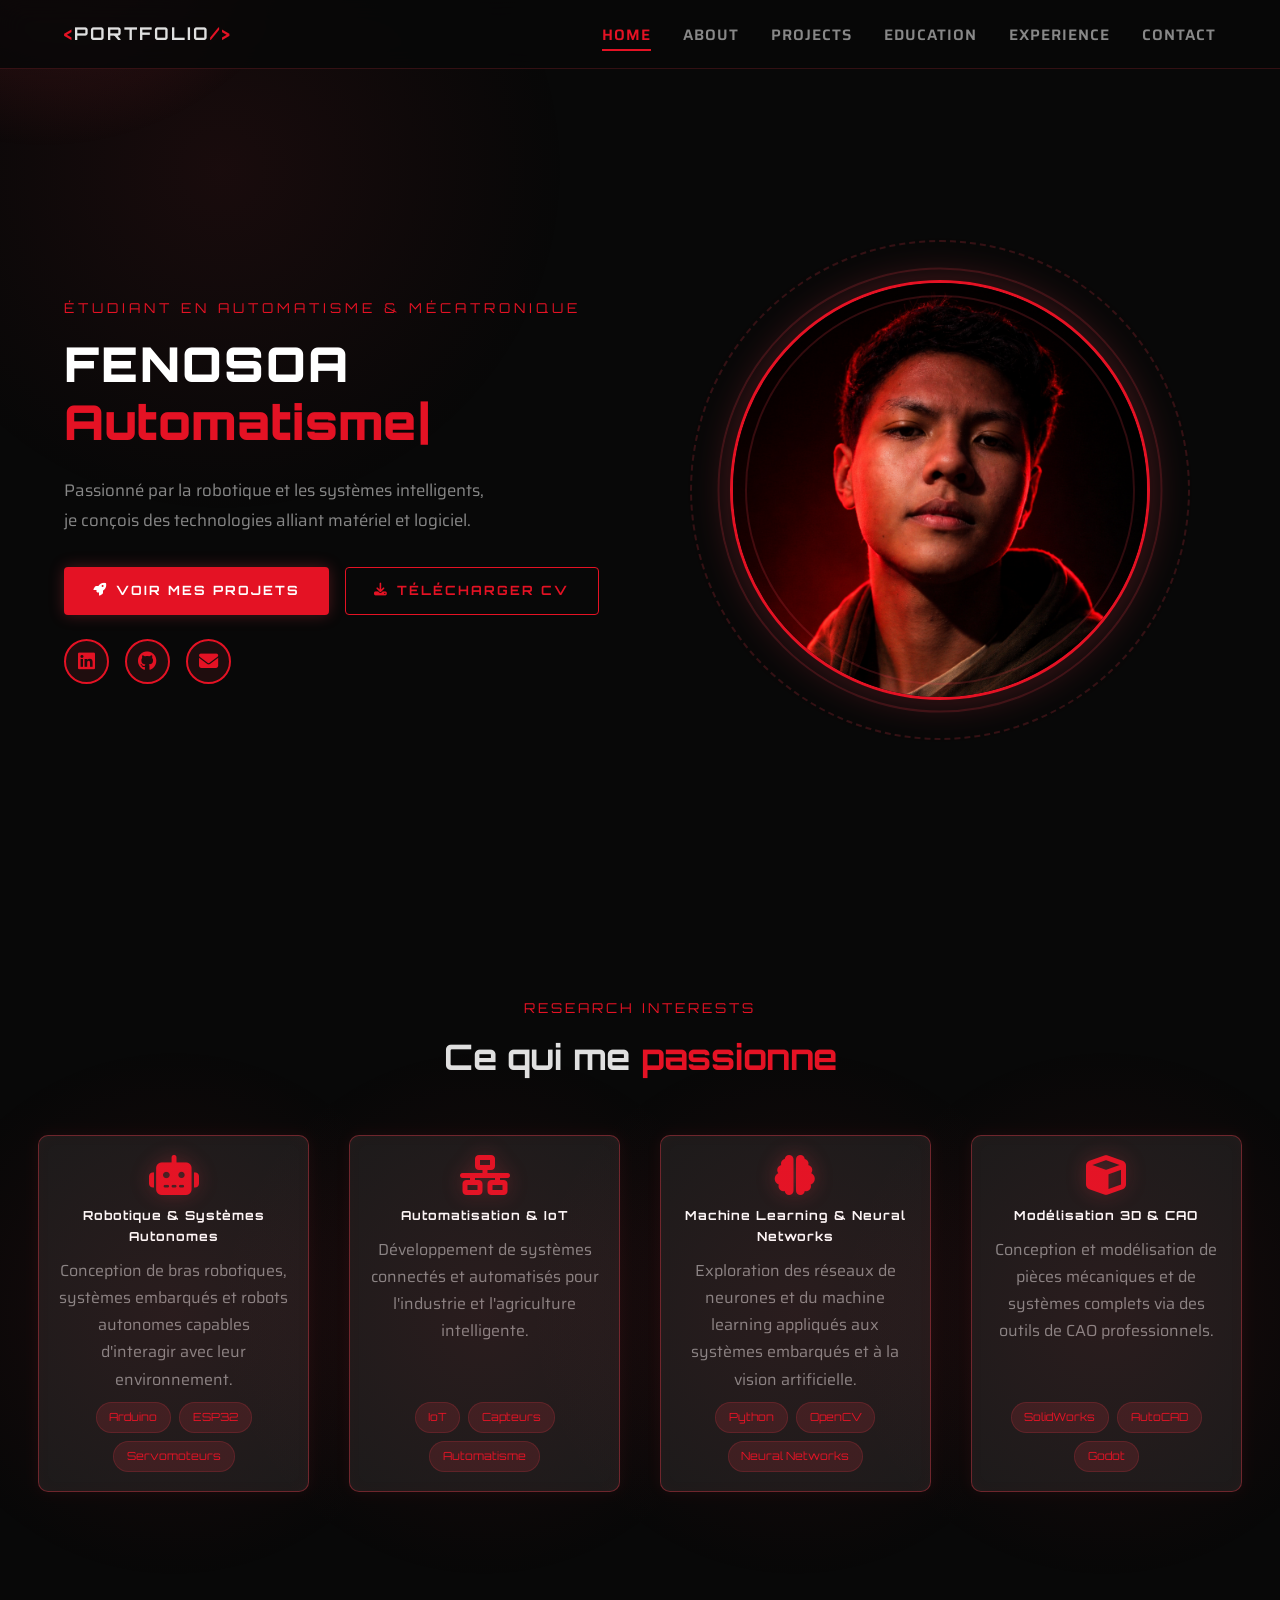
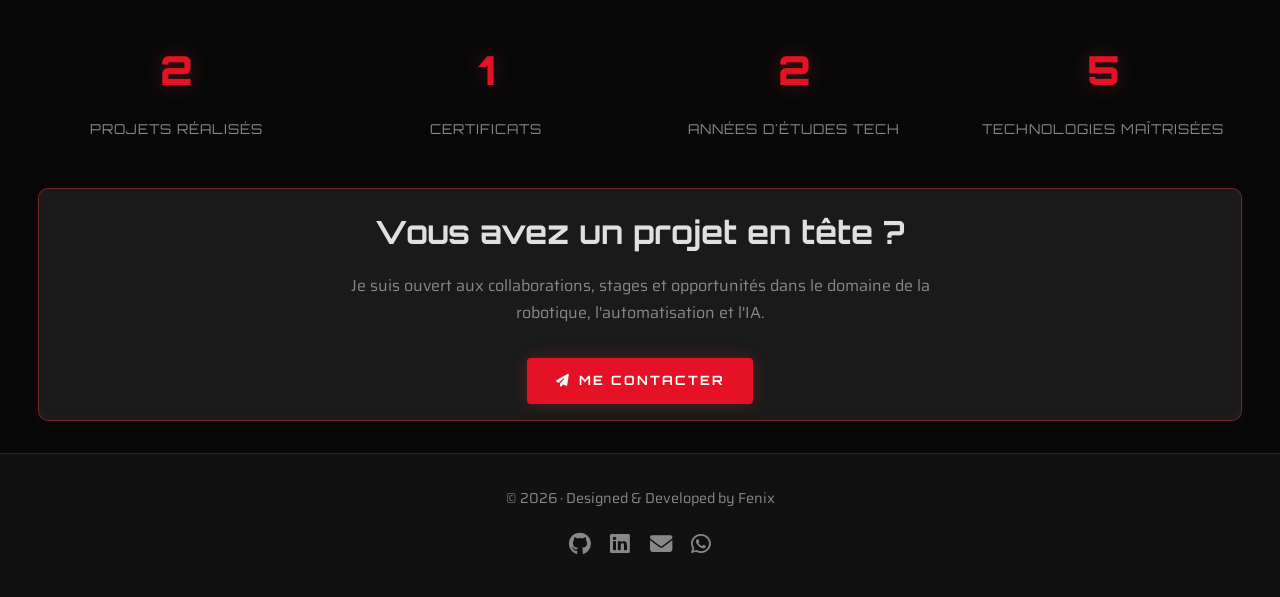
==== commit e2e189f2: "Update index.html" ====
--- a/index.html
+++ b/index.html
@@ -177,4 +177,4 @@
 
   <script src="js/main.js"></script>
 </body>
-</html>+</html>
--- a/css/style.css
+++ b/css/style.css
@@ -24,7 +24,10 @@
   --font-body: 'Saira', sans-serif;
 }
 
-html { scroll-behavior: smooth; }
+html {
+  scroll-behavior: smooth;
+  overflow-x: hidden;
+}
 
 body {
   background-color: var(--bg);
@@ -49,6 +52,20 @@
 
 .red { color: var(--red); }
 
+body {
+  min-height: 100vh;
+  display: flex;
+  flex-direction: column;
+}
+
+.section {
+  flex: 1;  /* ← la section prend tout l'espace disponible */
+}
+
+.footer {
+  margin-top: auto;  /* ← footer colle toujours en bas */
+}
+
 /* ========== 2. SCROLLBAR ========== */
 ::-webkit-scrollbar { width: 6px; }
 ::-webkit-scrollbar-track { background: var(--bg); }
@@ -334,6 +351,9 @@
   min-height: 450px;
 }
 
+.hero-content { order: 1; }
+.hero-photo   { order: 2; }
+
 .photo-ring {
   position: relative;
   width: 420px;
@@ -722,6 +742,10 @@
 }
 
 /* About Photo */
+
+.about-text  { order: 1; }
+.about-photo { order: 2; }
+
 .about-photo {
   display: flex;
   justify-content: center;
@@ -1716,6 +1740,7 @@
   scroll-margin-top: 120px;
 }
 
+
 /* ========== 24. RESPONSIVE - DESKTOP TO TABLET (max-width: 900px) ========== */
 @media (max-width: 900px) {
   /* Navigation */
@@ -1735,15 +1760,40 @@
     left: 0;
     right: 0;
     bottom: 0;
-    background: rgba(8, 8, 8, 0.97);
-    justify-content: center;
+    background: rgba(8, 8, 8, 0.98);
+    backdrop-filter: blur(15px);
+    justify-content: flex-start;
     align-items: center;
-    gap: 2.5rem;
+    gap: 1rem;
     z-index: 999;
+    overflow-y: auto;
+    padding-top: 100px;
+    padding-bottom: 2rem;
   }
 
   .nav-links a {
-    font-size: 1.2rem;
+    font-size: 1rem;
+    text-decoration: none;
+    color: var(--text-muted);
+    font-family: var(--font-body);
+    font-weight: 600;
+    letter-spacing: 1px;
+    text-transform: uppercase;
+    transition: color 0.3s;
+    position: relative;
+  }
+
+  /* ========== POLICES RÉDUITES ========== */
+  .hero-subtitle {
+    font-size: 0.75rem;
+  }
+
+  .hero-title {
+    font-size: clamp(1.4rem, 3vw, 2.2rem);
+  }
+
+  .hero-desc {
+    font-size: 0.9rem;
   }
 
   /* Hero */
@@ -1752,6 +1802,8 @@
     text-align: center;
     padding-top: 100px;
   }
+  .hero-content { order: 2; }  
+  .hero-photo   { order: 1; }
 
   .hero-buttons {
     justify-content: center;
@@ -1759,6 +1811,17 @@
 
   .hero-socials {
     justify-content: center;
+    display: flex;
+    flex-direction: row;
+    flex-wrap: wrap;
+    gap: 1rem;
+    width: auto;
+  }
+
+  .hero-socials a {
+    width: 45px;
+    height: 45px;
+    flex-shrink: 0;
   }
 
   .hero-photo {
@@ -1798,9 +1861,18 @@
     grid-template-columns: 1fr;
   }
 
+  .about-text  { order: 2; }
+  .about-photo { order: 1; }
+
   .about-photo img {
     width: 280px;
-    height: 280px;
+    height: 340px;           /* ← plus haute que large pour que la tête dépasse */
+    clip-path: ellipse(140px 170px at 50% 60%);  /* ← 60% pousse vers le bas */
+  }
+
+  .about-photo::after {
+    width: 280px;
+    height: 280px;           /* ← cercle reste carré */
   }
 
   .skills-grid {
@@ -1864,6 +1936,331 @@
   #project-3 {
     scroll-margin-top: 120px;
   }
+
+  /* Education mobile */
+  .edu-wrapper {
+    padding-left: 110px;
+    display: flex;
+    flex-direction: column;
+    justify-content: space-between;
+    height: 100%;
+  }
+
+  .edu-line {
+    left: 55px;
+  }
+
+  .edu-ball {
+    left: 47px;
+  }
+
+  .edu-date {
+    left: -5px;
+    width: 55px;
+    font-size: 0.9rem;
+  }
+
+  .edu-item {
+    flex: 1;
+    display: flex;
+    flex-direction: column;
+    justify-content: center;
+    padding: 2rem 1.5rem;
+    margin-bottom: 0;
+    max-width: 95%;
+    margin-left: 0;
+    margin-right: 0;
+  }
+
+  .edu-item h3 {
+    font-size: 1rem;
+    line-height: 1.3;
+  }
+
+  .edu-item p {
+    font-size: 0.82rem;
+  }
+
+  /* Experience mobile */
+  .exp-timeline {
+    grid-template-columns: 1fr;  /* ← une colonne au lieu de deux */
+  }
+
+  .exp-timeline .timeline-content h3 {
+    font-size: 0.95rem;
+  }
+
+  .exp-timeline .timeline-content p {
+    font-size: 0.85rem;
+  }
+
+  .timeline-date {
+    font-size: 0.75rem;
+  }
+
+  .exp-header {
+    gap: 0.7rem;
+  }
+
+  /* Contact mobile */
+  .contact-grid {
+    display: grid;           /* ← garde grid au lieu de flex */
+    grid-template-columns: 1fr;
+    grid-template-rows: auto auto;
+  }
+
+  .contact-form {
+    order: 1;  /* ← formulaire en premier */
+  }
+
+  .contact-info {
+    order: 2;  /* ← infos en dessous */
+  }
+  .contact-item h4 {
+  display: none;
+  }
+
+  .contact-info {
+    align-items: center;
+  }
+
+  .contact-item {
+    width: auto;
+    min-width: 220px;        /* ← largeur fixe pour aligner */
+    justify-content: flex-start;
+  }
+
+  .contact-item i {
+    width: 25px;             /* ← largeur fixe pour l'icône */
+    text-align: center;
+    flex-shrink: 0;
+  }
+
+  /* ===== RÉDUCTION GLOBALE DES BLOCS ET POLICES ===== */
+
+/* Tous les blocks/cards */
+.interest-card,
+.project-card,
+.certificate-card,
+.skill-category,
+.timeline-content,
+.project-detail,
+.faq-item,
+.cta-box {
+  padding: 1rem;
+}
+
+/* Titres dans les blocs */
+.interest-card h3,
+.project-card h3,
+.certificate-card h3,
+.skill-category h3,
+.faq-item h3 {
+  font-size: 0.85rem;
+}
+
+/* Textes dans les blocs */
+.interest-card p,
+.project-card p,
+.certificate-card p,
+.skill-category p,
+.faq-item p,
+.timeline-content p {
+  font-size: 0.82rem;
+}
+
+/* Tags */
+.interest-tags span,
+.project-tags span,
+.tech-tag {
+  font-size: 0.68rem;
+  padding: 0.2rem 0.5rem;
+}
+
+/* CTA box */
+.cta-box h2 {
+  font-size: 1rem;
+}
+
+.cta-box p {
+  font-size: 0.85rem;
+}
+
+/* Stats */
+.stats-grid {
+  padding: 1.5rem 0 !important;  /* ← réduit le padding */
+  gap: 1rem;
+}
+
+.stat-number {
+  font-size: 1.8rem;  /* ← réduit de 2.5rem */
+}
+
+.stat-label {
+  font-size: 0.72rem;  /* ← réduit */
+  letter-spacing: 0.5px;
+}
+
+.stat-item {
+  gap: 0.4rem;  /* ← réduit l'espace entre nombre et label */
+}
+
+/* About info items */
+.about-info {
+  max-width: 100%;
+  gap: 0.5rem;
+}
+
+.info-item {
+  padding: 0.5rem 0.8rem;
+  font-size: 0.78rem;
+  gap: 0.6rem;
+}
+
+.info-item i {
+  font-size: 0.85rem;
+  width: 16px;
+}
+
+.info-item span {
+  font-size: 0.78rem;
+  line-height: 1.4;
+}
+
+/* Skills */
+.skill-category {
+  padding: 1.2rem;
+}
+
+.skill-category h3 {
+  font-size: 0.78rem;
+  margin-bottom: 1rem;
+}
+
+.skill-item {
+  margin-bottom: 0.7rem;
+}
+
+.skill-item span {
+  font-size: 0.78rem;
+  margin-bottom: 0.3rem;
+}
+
+.bar {
+  height: 5px;
+}
+/* Projects cards */
+.project-card {
+  padding: 1.2rem;
+  gap: 0.6rem;
+}
+
+.project-icon {
+  font-size: 1.8rem;
+  margin-bottom: 0.3rem;
+}
+
+.project-card h3 {
+  font-size: 0.82rem;
+}
+
+.project-card p {
+  font-size: 0.78rem;
+}
+
+.project-tags span {
+  font-size: 0.65rem;
+  padding: 0.15rem 0.5rem;
+}
+
+.btn-sm {
+  font-size: 0.68rem;
+  padding: 0.4rem 0.9rem;
+}
+/* Project details */
+.project-detail {
+  padding: 1.2rem;
+}
+
+.detail-header {
+  gap: 1rem;
+  margin-bottom: 1.2rem;
+  padding-bottom: 1rem;
+}
+
+.detail-icon {
+  font-size: 2rem;
+  min-width: 45px;
+}
+
+.detail-title h3 {
+  font-size: 0.88rem;
+}
+
+.detail-date {
+  font-size: 0.75rem;
+}
+
+.detail-text h4 {
+  font-size: 0.78rem;
+  margin-top: 1rem;
+  margin-bottom: 0.5rem;
+}
+
+.detail-text p {
+  font-size: 0.78rem;
+  line-height: 1.6;
+}
+
+.tech-tag {
+  font-size: 0.65rem;
+  padding: 0.2rem 0.6rem;
+}
+
+.detail-photos-label {
+  font-size: 0.72rem;
+}
+/* Experience details */
+.timeline-content {
+  padding: 1rem;
+}
+
+.exp-header {
+  gap: 0.6rem;
+  margin-bottom: 0.8rem;
+}
+
+.exp-logo {
+  width: 45px;
+  height: 45px;
+}
+
+.exp-header h3 {
+  font-size: 0.82rem;
+}
+
+.exp-header p {
+  font-size: 0.75rem;
+}
+
+.timeline-content > p {
+  font-size: 0.78rem;
+  line-height: 1.5;
+}
+
+.exp-certificate {
+  padding: 0.6rem 0.8rem;
+  margin-top: 0.8rem;
+}
+
+.exp-certificate-label {
+  font-size: 0.68rem;
+}
+
+.exp-certificate-info i {
+  font-size: 1rem;
+}
+    
 }
 
 /* ========== 25. RESPONSIVE - TABLET TO MOBILE (max-width: 600px) ========== */
@@ -1895,13 +2292,15 @@
   }
 
   .hero-socials {
-    flex-direction: column;
-    width: 100%;
+    flex-direction: row;
+    flex-wrap: wrap;
+    justify-content: center;
+    width: auto;
   }
 
   .hero-socials a {
-    width: 100%;
-    justify-content: center;
+    width: 45px;
+    height: 45px;
   }
 
   /* Grids */
@@ -1938,8 +2337,14 @@
 
   /* About */
   .about-photo img {
-    width: 200px;
-    height: 200px;
+    width: 220px;
+    height: 270px;
+    clip-path: ellipse(110px 135px at 50% 60%);
+  }
+
+  .about-photo::after {
+    width: 220px;
+    height: 220px;
   }
 
   .about-text p {
@@ -2027,4 +2432,101 @@
   #project-3 {
     scroll-margin-top: 100px;
   }
-}
+
+  /* Education mobile petit écran */
+  .edu-wrapper {
+    padding-left: 110px;  /* ← même que 900px */
+  }
+
+  .edu-line {
+    left: 55px;  /* ← même que 900px */
+  }
+
+  .edu-ball {
+    left: 47px;  /* ← même que 900px */
+  }
+
+  .edu-date {
+    left: -5px;   /* ← même que 900px */
+    width: 50px;
+    font-size: 0.8rem;
+  }
+
+  .edu-item {
+    max-width: 95%;
+    margin-left: 0;
+    margin-right: 0;
+  }
+
+  .edu-item h3 {
+    font-size: 1rem;
+    line-height: 1.3;
+  }
+
+  .edu-item p {
+    font-size: 0.75rem;
+  }
+
+  .stat-number {
+    font-size: 1.5rem;
+  }
+
+  .stat-label {
+    font-size: 0.65rem;
+  }
+
+  .skill-category {
+  padding: 1rem;
+  }
+
+  .skill-category h3 {
+    font-size: 0.72rem;
+  }
+
+  .skill-item span {
+    font-size: 0.72rem;
+  }
+
+  .bar {
+    height: 4px;
+  }
+  .project-card {
+  padding: 1rem;
+  }
+
+  .project-icon {
+    font-size: 1.5rem;
+  }
+
+  .project-card h3 {
+    font-size: 0.78rem;
+  }
+
+  .project-card p {
+    font-size: 0.72rem;
+  }
+  .detail-title h3 {
+  font-size: 0.80rem;
+  }
+
+  .detail-text p {
+    font-size: 0.72rem;
+  }
+
+  .tech-tag {
+    font-size: 0.60rem;
+  }
+  .exp-header h3 {
+  font-size: 0.75rem;
+  }
+
+  .exp-header p {
+    font-size: 0.68rem;
+  }
+
+  .timeline-content > p {
+    font-size: 0.72rem;
+  }
+      
+
+}
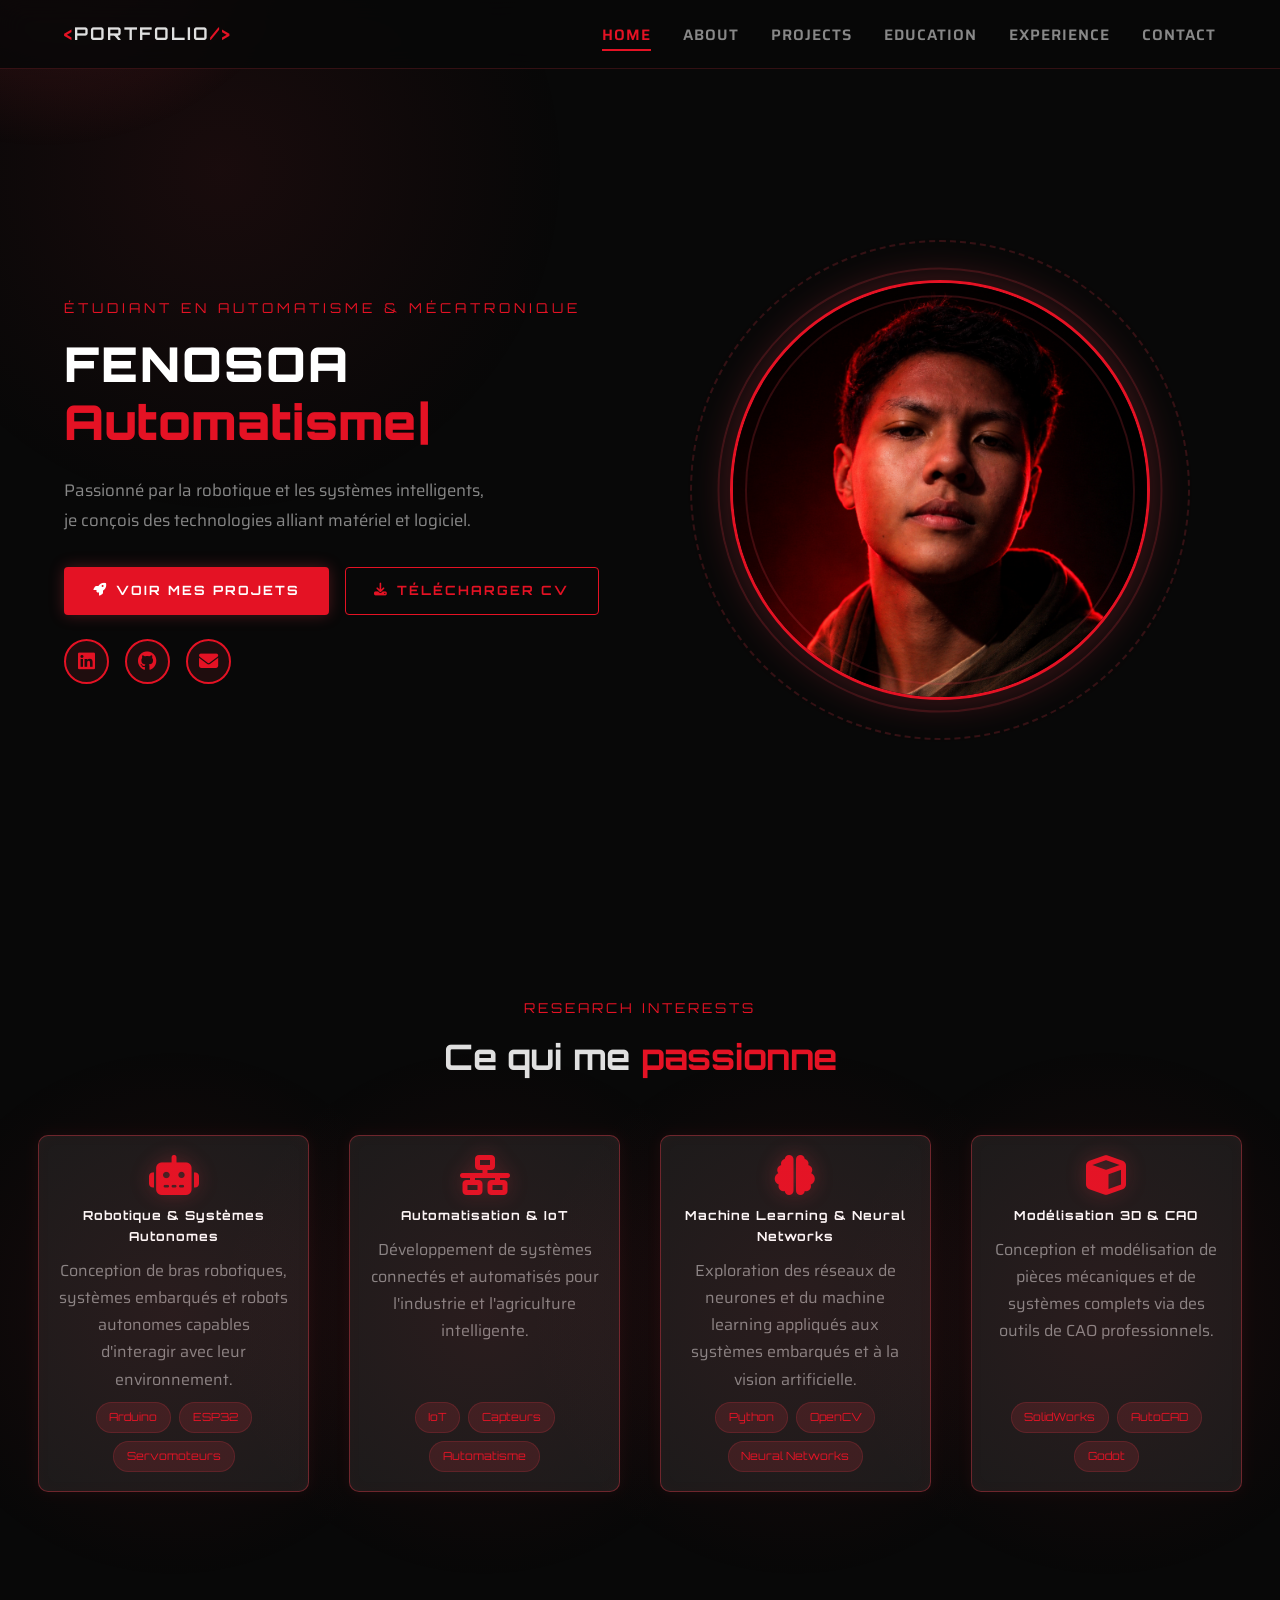
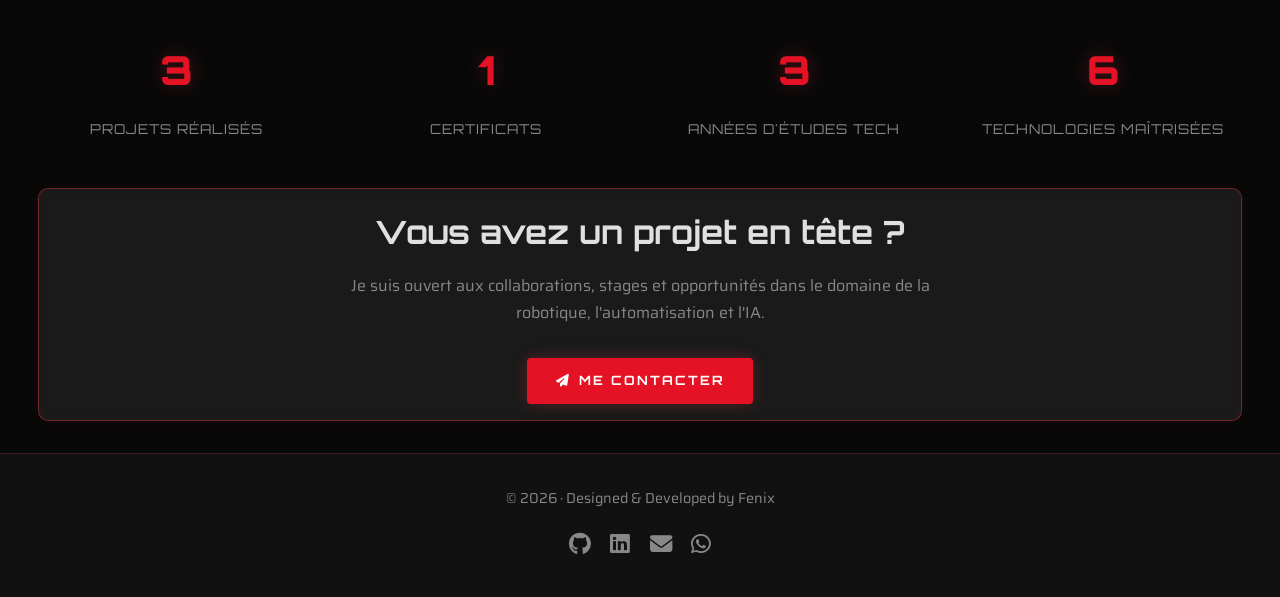
==== commit a6022f22: "Update index.html" ====
--- a/index.html
+++ b/index.html
@@ -39,7 +39,7 @@
         <span class="typed-text" id="typed"><span class="cursor">|</span></span>
       </h1>
       <p class="hero-desc">
-        Passionné par la robotique et les systèmes intelligents,</br>je conçois des technologies alliant matériel et logiciel.
+        Passionné par la robotique et les systèmes intelligents,<span class="br-desktop"><br></span> je conçois des technologies alliant matériel et logiciel.
       </p>
       <div class="hero-buttons">
         <a href="projects.html" class="btn btn-primary">
--- a/css/style.css
+++ b/css/style.css
@@ -1747,6 +1747,8 @@
   .hamburger {
     display: flex;
   }
+
+  
 
   .nav-links {
     display: none;
@@ -2260,6 +2262,21 @@
 .exp-certificate-info i {
   font-size: 1rem;
 }
+
+.hero-desc {
+  font-size: 0.85rem;
+  line-height: 1.6;
+  max-width: 100%;
+}
+
+.hero-subtitle {
+  font-size: 0.7rem;
+  letter-spacing: 2px;  /* ← réduit l'espacement des lettres */
+}
+
+.br-desktop {
+  display: none;
+}
     
 }
 
@@ -2527,6 +2544,15 @@
   .timeline-content > p {
     font-size: 0.72rem;
   }
+  .hero-desc {
+  font-size: 0.78rem;
+  line-height: 1.5;
+  }
+
+  .hero-subtitle {
+    font-size: 0.62rem;
+    letter-spacing: 1px;
+  }
       
 
 }
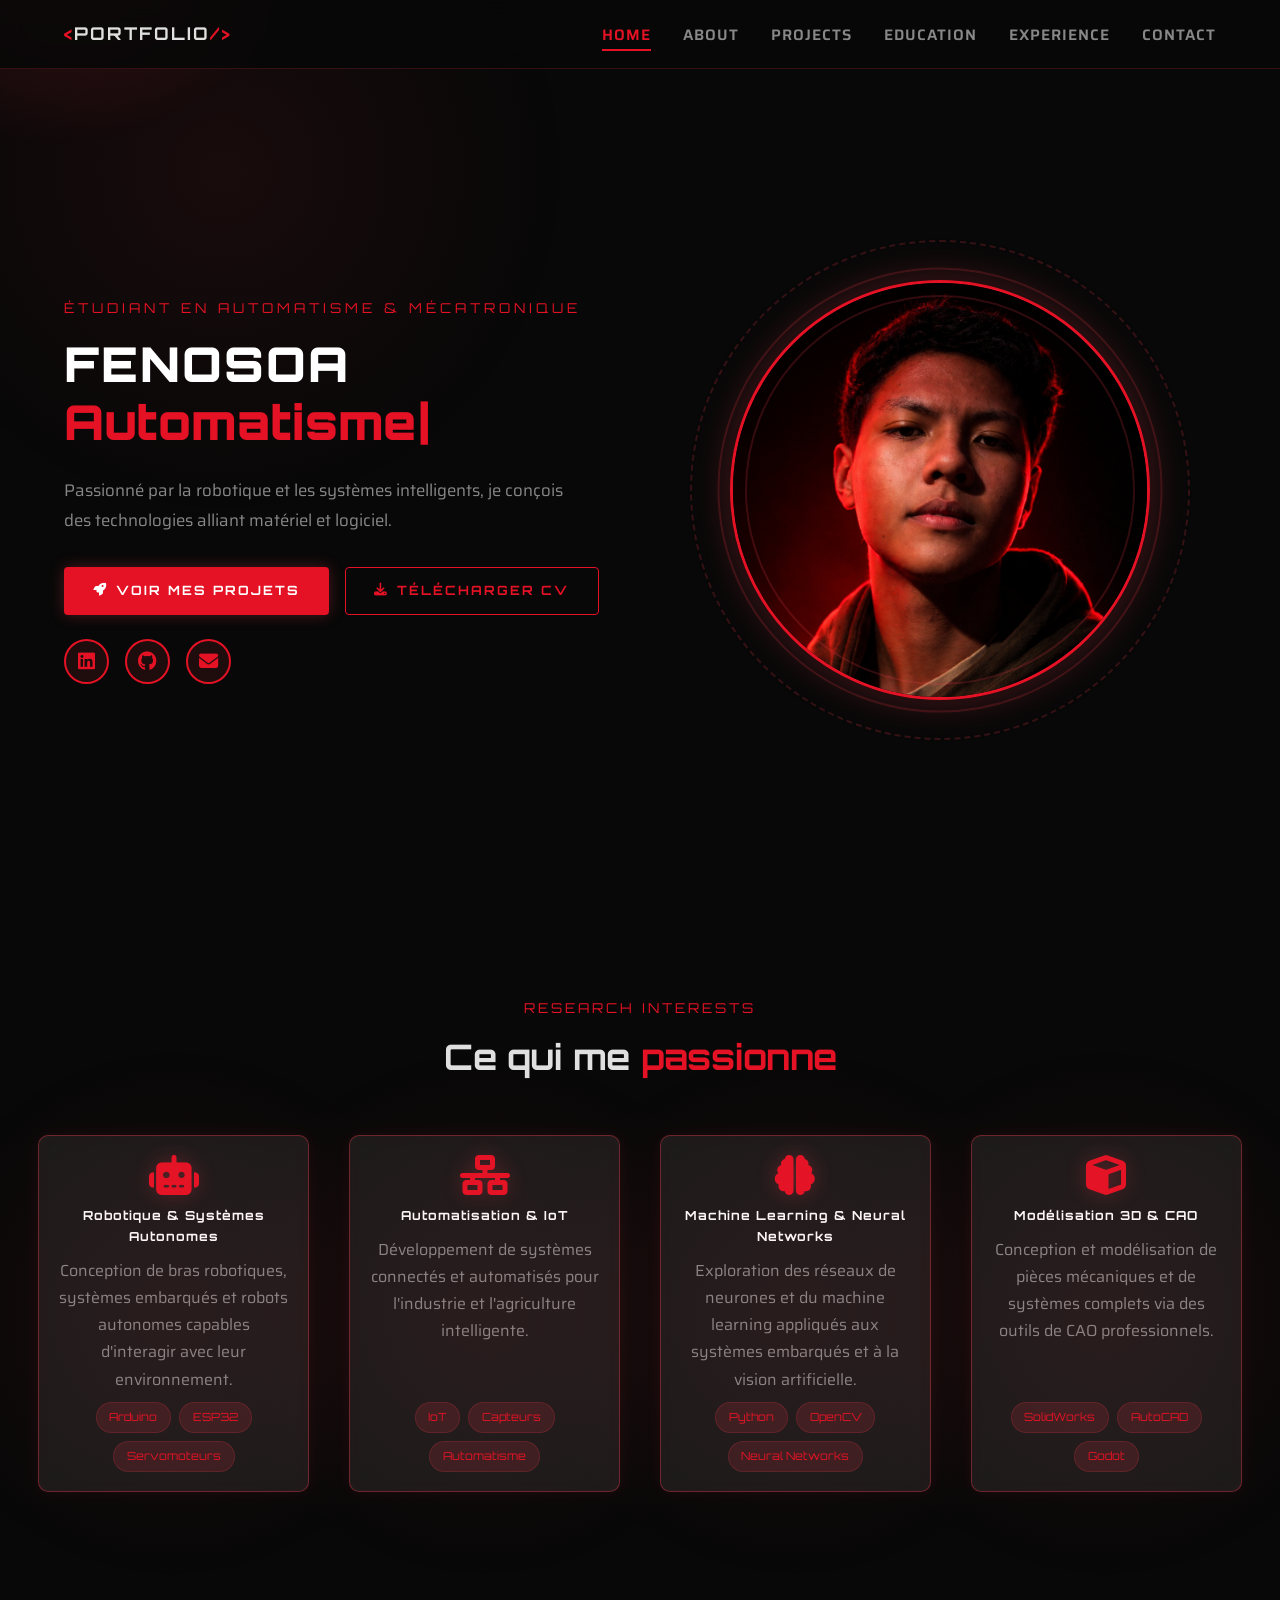
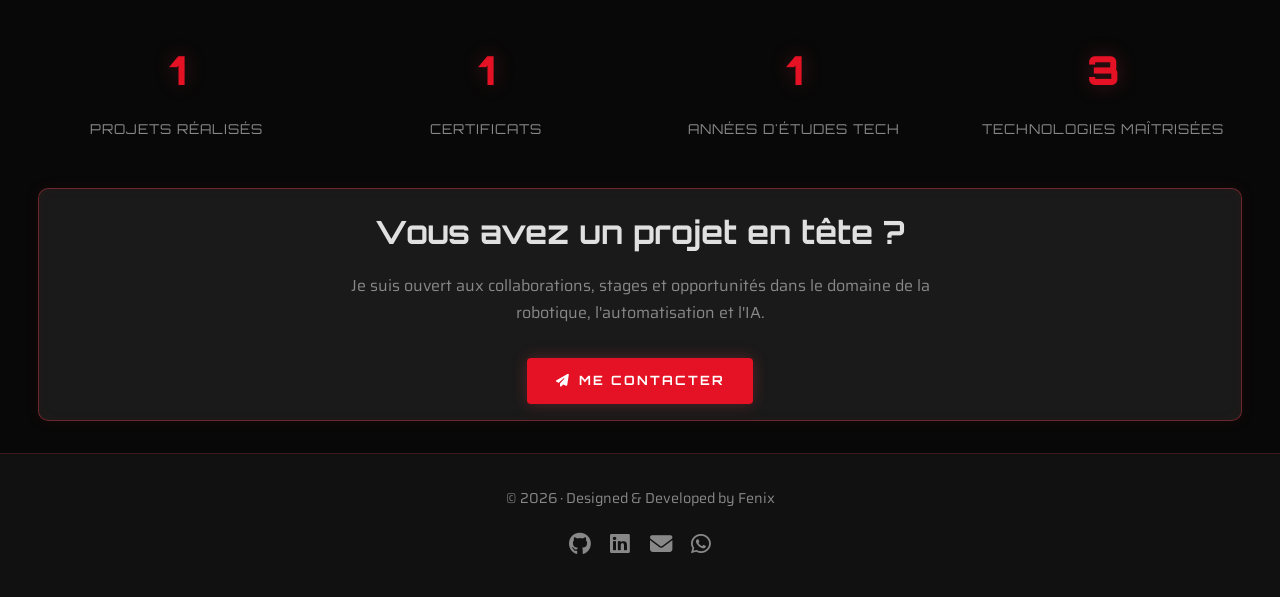
==== commit 328eeeb1: "Update index.html" ====
--- a/index.html
+++ b/index.html
@@ -39,7 +39,7 @@
         <span class="typed-text" id="typed"><span class="cursor">|</span></span>
       </h1>
       <p class="hero-desc">
-        Passionné par la robotique et les systèmes intelligents,<span class="br-desktop"><br></span> je conçois des technologies alliant matériel et logiciel.
+        Passionné par la robotique et les systèmes intelligents, je conçois des technologies alliant matériel et logiciel.
       </p>
       <div class="hero-buttons">
         <a href="projects.html" class="btn btn-primary">
